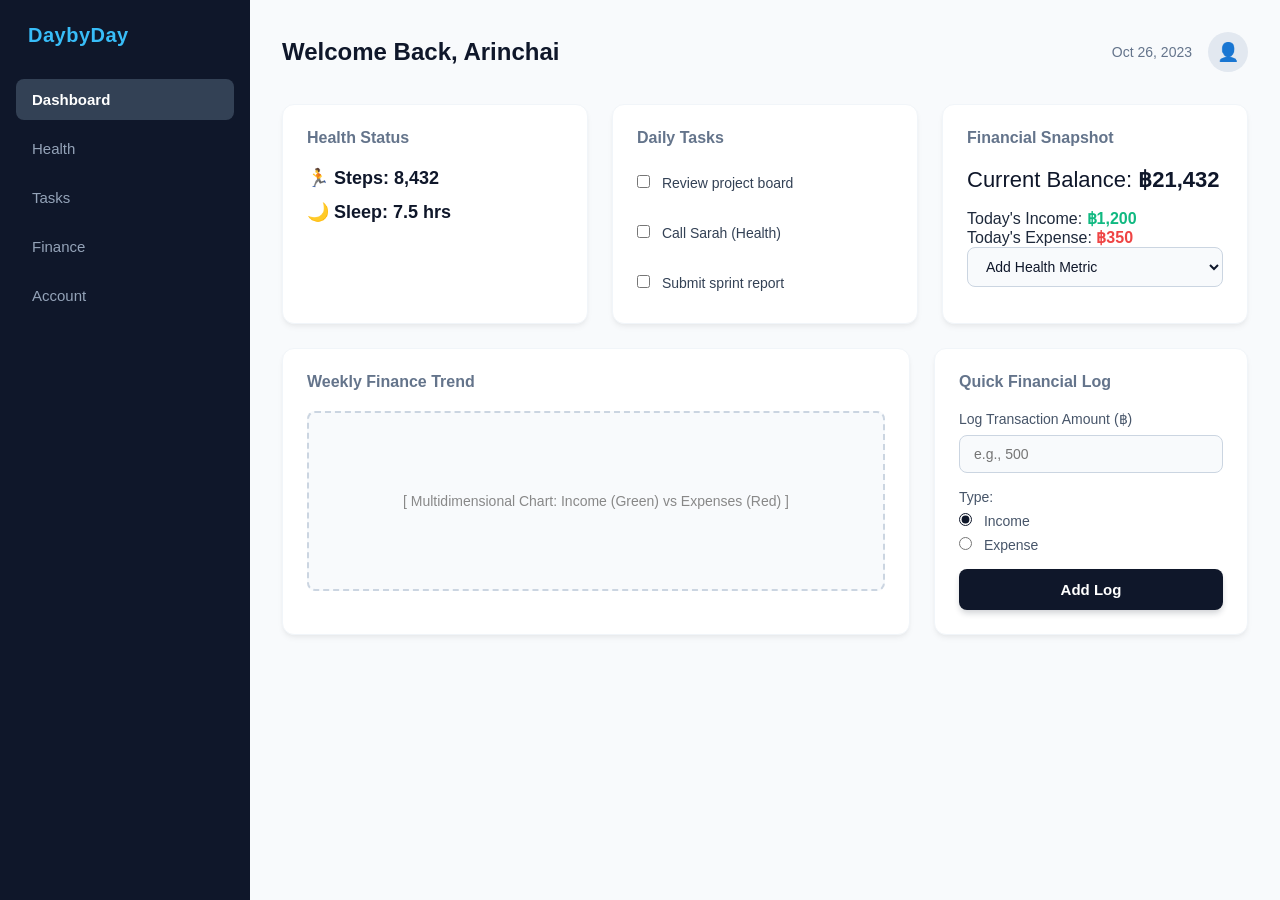
==== prototypes/sprint1/Arinchai_dashboard_prototype.html @ 685ff6e1 "feat(proto): implement life and finance dashboard mockup" ====
<!DOCTYPE html>
<html lang="en">
<head>
    <meta charset="UTF-8">
    <meta name="viewport" content="width=device-width, initial-scale=1.0">
    <title>Life & Finance Dashboard - Arinchai Feature</title>
    <link rel="stylesheet" href="Arinchai_dashboard_style.css">
</head>
<body>
    <div class="dashboard-wrapper">
        <!-- Sidebar Navigation -->
        <aside class="sidebar">
            <div class="logo">DaybyDay</div>
            <nav>
                <a href="#" class="active">Dashboard</a>
                <a href="#">Health</a>
                <a href="#">Tasks</a>
                <a href="#">Finance</a>
                <a href="#">Account</a>
            </nav>
        </aside>

        <!-- Main Content Area -->
        <main class="main-content">
            <!-- Main Header -->
            <header class="main-header">
                <h2>Welcome Back, Arinchai</h2>
                <div class="header-right">
                    <span class="date">Oct 26, 2023</span>
                    <div class="profile-icon">👤</div>
                </div>
            </header>

            <!-- Content Grid (Top Row) -->
            <div class="grid-container">
                <!-- Card 1: Health Status -->
                <div class="card health-card">
                    <h3>Health Status</h3>
                    <div class="metric">🏃 Steps: <span id="steps-val">8,432</span></div>
                    <div class="metric">🌙 Sleep: <span>7.5 hrs</span></div>
                </div>

                <!-- Card 2: Daily Tasks -->
                <div class="card tasks-card">
                    <h3>Daily Tasks</h3>
                    <label><input type="checkbox"> Review project board</label><br>
                    <label><input type="checkbox"> Call Sarah (Health)</label><br>
                    <label><input type="checkbox"> Submit sprint report</label>
                </div>

                <!-- Card 3: Financial Snapshot -->
                <div class="card finance-card">
                    <h3>Financial Snapshot</h3>
                    <div class="balance">Current Balance: <strong>฿21,432</strong></div>
                    <div class="income">Today's Income: <span class="text-green">฿1,200</span></div>
                    <div class="expense">Today's Expense: <span class="text-red">฿350</span></div>
                    <select class="metric-dropdown">
                        <option>Add Health Metric</option>
                    </select>
                </div>
            </div>

            <!-- Content Grid (Middle Row) -->
            <div class="grid-container middle-row">
                <!-- Card 4: Weekly Finance Trend -->
                <div class="card chart-card">
                    <h3>Weekly Finance Trend</h3>
                    <div class="chart-placeholder">
                        <div class="mock-line-income"></div>
                        <div class="mock-line-expense"></div>
                        <span style="color: #888; font-size: 14px;">[ Multidimensional Chart: Income (Green) vs Expenses (Red) ]</span>
                    </div>
                </div>

                <!-- Card 5: Quick Financial Log -->
                <div class="card log-card">
                    <h3>Quick Financial Log</h3>
                    <div class="form-group">
                        <label for="amount">Log Transaction Amount (฿)</label>
                        <input type="number" id="amount" placeholder="e.g., 500">
                    </div>
                    <div class="form-group">
                        <label>Type: </label>
                        <label><input type="radio" name="trans-type" value="income" checked> Income</label>
                        <label><input type="radio" name="trans-type" value="expense"> Expense</label>
                    </div>
                    <button id="add-log-btn" class="btn-primary">Add Log</button>
                </div>
            </div>
        </main>
    </div>

    <!-- Client-side Interactivity Script -->
    <script>
        document.getElementById('add-log-btn').addEventListener('click', function(e) {
            e.preventDefault();
            const amountInput = document.getElementById('amount').value;
            const typeInput = document.querySelector('input[name="trans-type"]:checked').value;

            if (!amountInput || isNaN(amountInput) || Number(amountInput) <= 0) {
                alert('Please enter a valid amount!');
                return;
            }

            alert(`Success! Logged ${typeInput} of ฿${amountInput} to your summary (This is a prototype)`);
            document.getElementById('amount').value = '';
        });
    </script>
</body>
</html>
---- prototypes/sprint1/Arinchai_dashboard_style.css ----
/* ==========================================================================
   1. Reset & Global Styles
   ========================================================================== */
   * {
    margin: 0;
    padding: 0;
    box-sizing: border-box;
    font-family: 'Inter', 'Segoe UI', Arial, sans-serif; /* Modern sans-serif family */
}

body {
    background-color: #f8fafc; /* Light gray background */
    color: #1e293b;
    min-height: 100vh;
}

/* ==========================================================================
   2. Main Layout (Flexbox Layout with Sidebar & Content)
   ========================================================================== */
.dashboard-wrapper {
    display: flex;
    min-height: 100vh;
    width: 100%;
}

/* ==========================================================================
   3. Sidebar Styling
   ========================================================================== */
.sidebar {
    width: 250px; /* Fixed 250px sidebar */
    background-color: #0f172a; /* Sleek dark color */
    color: #f1f5f9;
    padding: 24px 16px;
    display: flex;
    flex-direction: column;
    flex-shrink: 0;
}

.sidebar .logo {
    font-size: 20px;
    font-weight: 700;
    color: #38bdf8; /* Accent light blue */
    margin-bottom: 32px;
    padding-left: 12px;
    letter-spacing: 0.5px;
}

.sidebar nav {
    display: flex;
    flex-direction: column;
    gap: 8px;
}

.sidebar nav a {
    display: block;
    color: #94a3b8;
    text-decoration: none;
    padding: 12px 16px;
    border-radius: 8px;
    font-size: 15px;
    font-weight: 500;
    transition: all 0.2s ease;
}

/* Distinct hover states and active state */
.sidebar nav a:hover {
    background-color: #1e293b;
    color: #f8fafc;
}

.sidebar nav a.active {
    background-color: #334155;
    color: #ffffff;
    font-weight: 600;
}

/* Main Flexible Content Area */
.main-content {
    flex: 1;
    padding: 32px;
    overflow-y: auto;
}

/* ==========================================================================
   4. Header Styling
   ========================================================================== */
.main-header {
    display: flex;
    justify-content: space-between; /* Horizontally align layout components */
    align-items: center;
    margin-bottom: 32px;
}

.main-header h2 {
    font-size: 24px;
    font-weight: 700; /* Bold user greeting */
    color: #0f172a;
}

.header-right {
    display: flex;
    align-items: center;
    gap: 16px;
}

.header-right .date {
    font-size: 14px;
    color: #64748b;
    font-weight: 500;
}

/* Position the profile avatar to the right */
.header-right .profile-icon {
    width: 40px;
    height: 40px;
    background-color: #e2e8f0;
    border-radius: 50%;
    display: flex;
    align-items: center;
    justify-content: center;
    font-size: 18px;
    cursor: pointer;
}

/* ==========================================================================
   5. Dashboard Grid (CSS Grid Container Layout)
   ========================================================================== */
.grid-container {
    display: grid;
    grid-template-columns: repeat(3, 1fr); /* 3 Columns layout */
    gap: 24px; /* Clean responsive spacing */
    margin-bottom: 24px;
}

.grid-container.middle-row {
    grid-template-columns: 2fr 1fr; /* 2 Columns for chart and log cards */
}

/* ==========================================================================
   6. Card Components Style
   ========================================================================== */
.card {
    background-color: #ffffff; /* White soft background */
    border-radius: 12px; /* Smooth rounded corners */
    padding: 24px;
    box-shadow: 0 4px 6px -1px rgba(0, 0, 0, 0.05), 0 2px 4px -1px rgba(0, 0, 0, 0.03); /* Subtle modern box-shadow */
    border: 1px solid #f1f5f9;
}

.card h3 {
    font-size: 16px;
    font-weight: 600;
    color: #64748b;
    margin-bottom: 20px;
}

/* Specific inside element metrics */
.metric {
    font-size: 18px;
    font-weight: 600;
    color: #0f172a;
    margin-bottom: 12px;
}

.balance {
    font-size: 22px;
    color: #0f172a;
    margin-bottom: 16px;
}

/* ==========================================================================
   7. Typography & Status Colors (Semantic Colors)
   ========================================================================== */
.text-green {
    color: #10b981; /* Bright semantic green for Income */
    font-weight: 600;
}

.text-red {
    color: #ef4444; /* Alert red for Expenses */
    font-weight: 600;
}

/* Mock Chart Graphic Wrapper */
.chart-placeholder {
    height: 180px;
    background-color: #f8fafc;
    border: 2px dashed #cbd5e1;
    border-radius: 8px;
    display: flex;
    align-items: center;
    justify-content: center;
    text-align: center;
    padding: 16px;
}

/* ==========================================================================
   8. Forms & Inputs Style
   ========================================================================== */
.form-group {
    margin-bottom: 16px;
}

.form-group label {
    display: block;
    font-size: 14px;
    font-weight: 500;
    color: #475569;
    margin-bottom: 8px;
}

/* Style input fields and dropdown menus with consistent padding */
input[type="number"],
select.metric-dropdown {
    width: 100%;
    padding: 10px 14px;
    border: 1px solid #cbd5e1;
    border-radius: 8px;
    font-size: 14px;
    color: #0f172a;
    background-color: #f8fafc;
    outline: none;
    transition: border-color 0.2s ease;
}

input[type="number"]:focus,
select.metric-dropdown:focus {
    border-color: #38bdf8;
}

/* Transaction checkboxes/radios alignment */
.form-group label input[type="radio"],
.tasks-card label input[type="checkbox"] {
    margin-right: 8px;
    accent-color: #0f172a; /* Custom checkbox/radio fill tint */
    cursor: pointer;
}

.tasks-card label {
    display: block;
    padding: 8px 0;
    font-size: 14px;
    color: #334155;
    cursor: pointer;
}

/* ==========================================================================
   9. Action Button Design
   ========================================================================== */
.btn-primary {
    width: 100%; /* Full width */
    padding: 12px;
    background-color: #0f172a; /* Dark/colored background */
    color: #ffffff;
    border: none;
    border-radius: 8px;
    font-size: 15px;
    font-weight: 600; /* Bold */
    cursor: pointer;
    box-shadow: 0 4px 6px -1px rgba(15, 23, 42, 0.2);
    transition: all 0.2s cubic-bezier(0.4, 0, 0.2, 1);
}

/* Smooth scale or color change on hover effect */
.btn-primary:hover {
    background-color: #1e293b;
    transform: translateY(-1px); /* Slight lift up effect */
    box-shadow: 0 6px 8px -1px rgba(15, 23, 42, 0.3);
}

.btn-primary:active {
    transform: translateY(0); /* Return on click click */
}
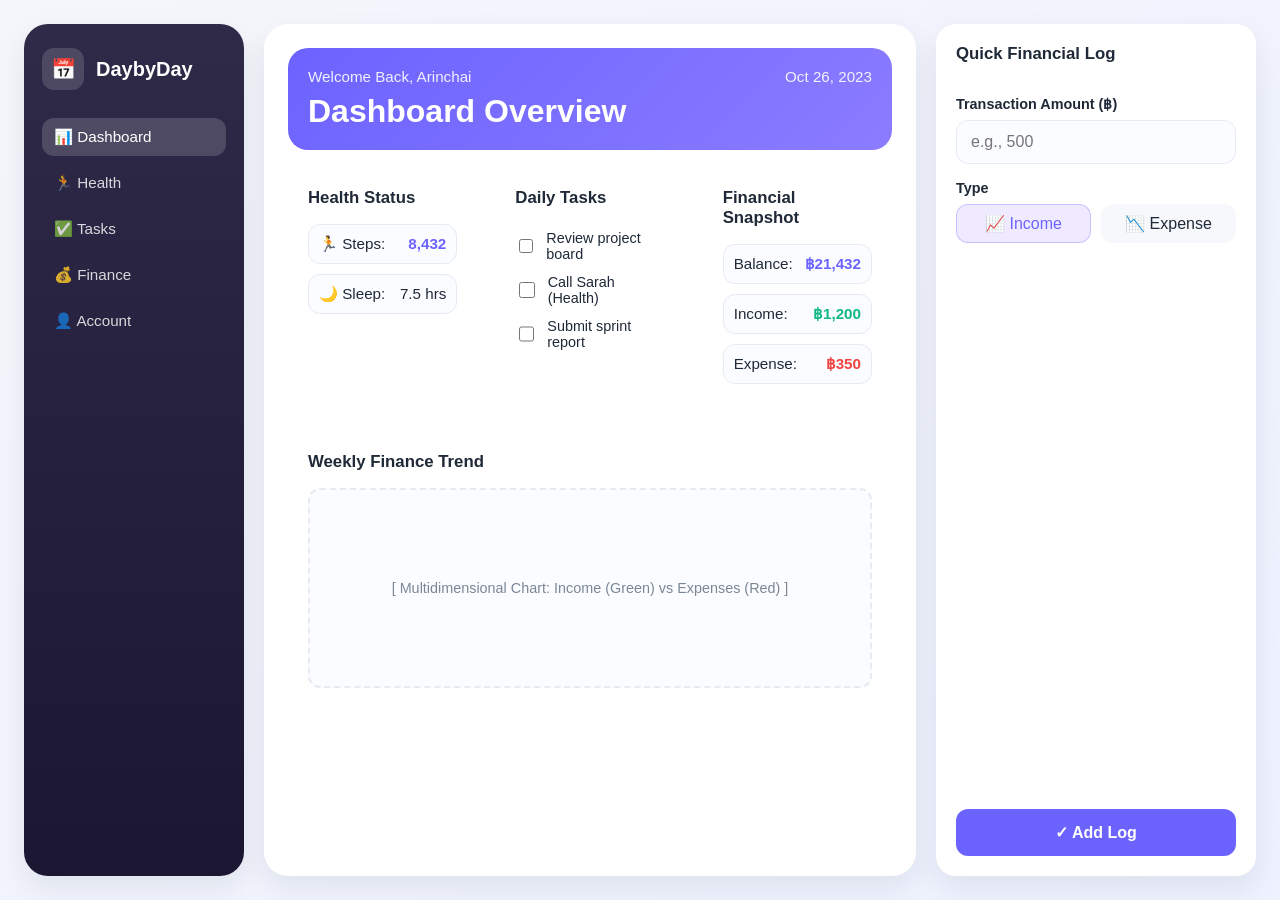
==== commit f6b04302: "ีupdate_dashbord" ====
--- a/prototypes/sprint1/Arinchai_dashboard_prototype.html
+++ b/prototypes/sprint1/Arinchai_dashboard_prototype.html
@@ -1,110 +1,137 @@
 <!DOCTYPE html>
 <html lang="en">
-<head>
-    <meta charset="UTF-8">
-    <meta name="viewport" content="width=device-width, initial-scale=1.0">
-    <title>Life & Finance Dashboard - Arinchai Feature</title>
-    <link rel="stylesheet" href="Arinchai_dashboard_style.css">
-</head>
-<body>
-    <div class="dashboard-wrapper">
-        <!-- Sidebar Navigation -->
-        <aside class="sidebar">
-            <div class="logo">DaybyDay</div>
-            <nav>
-                <a href="#" class="active">Dashboard</a>
-                <a href="#">Health</a>
-                <a href="#">Tasks</a>
-                <a href="#">Finance</a>
-                <a href="#">Account</a>
-            </nav>
-        </aside>
+  <head>
+    <meta charset="UTF-8" />
+    <meta name="viewport" content="width=device-width, initial-scale=1.0" />
+    <title>Life & Finance Dashboard - Arinchai</title>
+    <link rel="stylesheet" href="Arinchai_dashboard_style.css" />
+  </head>
+  <body>
+    <div class="app-shell">
+      
+      <!-- แถบเมนูด้านซ้าย (Left Sidebar) -->
+      <aside class="sidebar left-sidebar">
+        <div class="brand">
+          <div class="brand-icon">📅</div>
+          <div>
+            <h1>DaybyDay</h1>
+          </div>
+        </div>
 
-        <!-- Main Content Area -->
-        <main class="main-content">
-            <!-- Main Header -->
-            <header class="main-header">
-                <h2>Welcome Back, Arinchai</h2>
-                <div class="header-right">
-                    <span class="date">Oct 26, 2023</span>
-                    <div class="profile-icon">👤</div>
-                </div>
-            </header>
+        <nav class="nav-links">
+          <a class="nav-item active" href="#">📊 Dashboard</a>
+          <a class="nav-item" href="#">🏃 Health</a>
+          <a class="nav-item" href="#">✅ Tasks</a>
+          <a class="nav-item" href="#">💰 Finance</a>
+          <a class="nav-item" href="#">👤 Account</a>
+        </nav>
+      </aside>
 
-            <!-- Content Grid (Top Row) -->
-            <div class="grid-container">
-                <!-- Card 1: Health Status -->
-                <div class="card health-card">
-                    <h3>Health Status</h3>
-                    <div class="metric">🏃 Steps: <span id="steps-val">8,432</span></div>
-                    <div class="metric">🌙 Sleep: <span>7.5 hrs</span></div>
-                </div>
+      <!-- พื้นที่เนื้อหาหลัก (Main Panel) -->
+      <main class="main-panel">
+        
+        <!-- การ์ดส่วนหัว (Hero Card) -->
+        <section class="hero-card">
+          <div class="hero-top">
+            <p>Welcome Back, Arinchai</p>
+            <span>Oct 26, 2023</span>
+          </div>
+          <h2>Dashboard Overview</h2>
+        </section>
 
-                <!-- Card 2: Daily Tasks -->
-                <div class="card tasks-card">
-                    <h3>Daily Tasks</h3>
-                    <label><input type="checkbox"> Review project board</label><br>
-                    <label><input type="checkbox"> Call Sarah (Health)</label><br>
-                    <label><input type="checkbox"> Submit sprint report</label>
-                </div>
+        <!-- กริดแสดงผล 3 คอลัมน์ย่อย -->
+        <div class="grid-container">
+          
+          <!-- สถานะสุขภาพ -->
+          <section class="summary-card">
+            <div class="section-title">
+              <h3>Health Status</h3>
+            </div>
+            <div class="metric">🏃 Steps: <span class="text-accent">8,432</span></div>
+            <div class="metric">🌙 Sleep: <span>7.5 hrs</span></div>
+          </section>
 
-                <!-- Card 3: Financial Snapshot -->
-                <div class="card finance-card">
-                    <h3>Financial Snapshot</h3>
-                    <div class="balance">Current Balance: <strong>฿21,432</strong></div>
-                    <div class="income">Today's Income: <span class="text-green">฿1,200</span></div>
-                    <div class="expense">Today's Expense: <span class="text-red">฿350</span></div>
-                    <select class="metric-dropdown">
-                        <option>Add Health Metric</option>
-                    </select>
-                </div>
+          <!-- งานประจำวัน -->
+          <section class="summary-card">
+            <div class="section-title">
+              <h3>Daily Tasks</h3>
             </div>
+            <label class="task-label"><input type="checkbox"> Review project board</label>
+            <label class="task-label"><input type="checkbox"> Call Sarah (Health)</label>
+            <label class="task-label"><input type="checkbox"> Submit sprint report</label>
+          </section>
 
-            <!-- Content Grid (Middle Row) -->
-            <div class="grid-container middle-row">
-                <!-- Card 4: Weekly Finance Trend -->
-                <div class="card chart-card">
-                    <h3>Weekly Finance Trend</h3>
-                    <div class="chart-placeholder">
-                        <div class="mock-line-income"></div>
-                        <div class="mock-line-expense"></div>
-                        <span style="color: #888; font-size: 14px;">[ Multidimensional Chart: Income (Green) vs Expenses (Red) ]</span>
-                    </div>
-                </div>
+          <!-- สถานะการเงิน -->
+          <section class="summary-card">
+            <div class="section-title">
+              <h3>Financial Snapshot</h3>
+            </div>
+            <div class="metric">Balance: <strong class="text-accent">฿21,432</strong></div>
+            <div class="metric">Income: <span class="text-green">฿1,200</span></div>
+            <div class="metric">Expense: <span class="text-red">฿350</span></div>
+          </section>
+        </div>
 
-                <!-- Card 5: Quick Financial Log -->
-                <div class="card log-card">
-                    <h3>Quick Financial Log</h3>
-                    <div class="form-group">
-                        <label for="amount">Log Transaction Amount (฿)</label>
-                        <input type="number" id="amount" placeholder="e.g., 500">
-                    </div>
-                    <div class="form-group">
-                        <label>Type: </label>
-                        <label><input type="radio" name="trans-type" value="income" checked> Income</label>
-                        <label><input type="radio" name="trans-type" value="expense"> Expense</label>
-                    </div>
-                    <button id="add-log-btn" class="btn-primary">Add Log</button>
-                </div>
-            </div>
-        </main>
+        <!-- กราฟแนวโน้ม -->
+        <section class="summary-card">
+          <div class="section-title">
+            <h3>Weekly Finance Trend</h3>
+          </div>
+          <div class="chart-placeholder">
+            <span class="muted-text">[ Multidimensional Chart: Income (Green) vs Expenses (Red) ]</span>
+          </div>
+        </section>
+      </main>
+
+      <!-- แถบจัดการข้อมูลด้านขวา (Right Sidebar) -->
+      <aside class="sidebar right-sidebar">
+        <div class="section-title">
+          <h3>Quick Financial Log</h3>
+        </div>
+
+        <label class="field">
+          <span>Transaction Amount (฿)</span>
+          <input type="number" id="amount" placeholder="e.g., 500" />
+        </label>
+
+        <div class="category-section">
+          <span>Type</span>
+          <div class="category-grid">
+            <button class="chip active" onclick="selectType(this, 'income')">📈 Income</button>
+            <button class="chip" onclick="selectType(this, 'expense')">📉 Expense</button>
+          </div>
+          <input type="hidden" id="trans-type" value="income">
+        </div>
+
+        <div style="margin-top: auto; display: flex; flex-direction: column; gap: 10px;">
+          <button id="add-log-btn" class="primary-btn">✓ Add Log</button>
+        </div>
+      </aside>
+      
     </div>
 
-    <!-- Client-side Interactivity Script -->
     <script>
-        document.getElementById('add-log-btn').addEventListener('click', function(e) {
-            e.preventDefault();
-            const amountInput = document.getElementById('amount').value;
-            const typeInput = document.querySelector('input[name="trans-type"]:checked').value;
+      // ฟังก์ชันเปลี่ยนสีปุ่ม Type (Income/Expense)
+      function selectType(btn, type) {
+        document.querySelectorAll('.category-grid .chip').forEach(c => c.classList.remove('active'));
+        btn.classList.add('active');
+        document.getElementById('trans-type').value = type;
+      }
 
-            if (!amountInput || isNaN(amountInput) || Number(amountInput) <= 0) {
-                alert('Please enter a valid amount!');
-                return;
-            }
+      // ฟังก์ชันบันทึกข้อมูล
+      document.getElementById('add-log-btn').addEventListener('click', function(e) {
+        e.preventDefault();
+        const amountInput = document.getElementById('amount').value;
+        const typeInput = document.getElementById('trans-type').value;
 
-            alert(`Success! Logged ${typeInput} of ฿${amountInput} to your summary (This is a prototype)`);
-            document.getElementById('amount').value = '';
-        });
+        if (!amountInput || isNaN(amountInput) || Number(amountInput) <= 0) {
+          alert('Please enter a valid amount!');
+          return;
+        }
+
+        alert(`Success! Logged ${typeInput} of ฿${amountInput} to your summary`);
+        document.getElementById('amount').value = '';
+      });
     </script>
-</body>
+  </body>
 </html>
--- a/prototypes/sprint1/Arinchai_dashboard_style.css
+++ b/prototypes/sprint1/Arinchai_dashboard_style.css
@@ -1,273 +1,278 @@
-/* ==========================================================================
-   1. Reset & Global Styles
-   ========================================================================== */
-   * {
-    margin: 0;
-    padding: 0;
-    box-sizing: border-box;
-    font-family: 'Inter', 'Segoe UI', Arial, sans-serif; /* Modern sans-serif family */
+:root {
+  color-scheme: light;
+  --bg: #f4f6fb;
+  --panel: #ffffff;
+  --text: #1f2937;
+  --muted: #7b8794;
+  --accent: #6c63ff;
+  --accent-soft: #efeaff;
+  --danger: #ef4444;
+  --success: #10b981;
+  --border: #e6eaf2;
+}
+
+* {
+  box-sizing: border-box;
 }
 
 body {
-    background-color: #f8fafc; /* Light gray background */
-    color: #1e293b;
-    min-height: 100vh;
-}
-
-/* ==========================================================================
-   2. Main Layout (Flexbox Layout with Sidebar & Content)
-   ========================================================================== */
-.dashboard-wrapper {
-    display: flex;
-    min-height: 100vh;
-    width: 100%;
-}
-
-/* ==========================================================================
-   3. Sidebar Styling
-   ========================================================================== */
-.sidebar {
-    width: 250px; /* Fixed 250px sidebar */
-    background-color: #0f172a; /* Sleek dark color */
-    color: #f1f5f9;
-    padding: 24px 16px;
-    display: flex;
-    flex-direction: column;
-    flex-shrink: 0;
-}
-
-.sidebar .logo {
-    font-size: 20px;
-    font-weight: 700;
-    color: #38bdf8; /* Accent light blue */
-    margin-bottom: 32px;
-    padding-left: 12px;
-    letter-spacing: 0.5px;
-}
-
-.sidebar nav {
-    display: flex;
-    flex-direction: column;
-    gap: 8px;
-}
-
-.sidebar nav a {
-    display: block;
-    color: #94a3b8;
-    text-decoration: none;
-    padding: 12px 16px;
-    border-radius: 8px;
-    font-size: 15px;
-    font-weight: 500;
-    transition: all 0.2s ease;
-}
-
-/* Distinct hover states and active state */
-.sidebar nav a:hover {
-    background-color: #1e293b;
-    color: #f8fafc;
-}
-
-.sidebar nav a.active {
-    background-color: #334155;
-    color: #ffffff;
-    font-weight: 600;
-}
-
-/* Main Flexible Content Area */
-.main-content {
-    flex: 1;
-    padding: 32px;
-    overflow-y: auto;
-}
-
-/* ==========================================================================
-   4. Header Styling
-   ========================================================================== */
-.main-header {
-    display: flex;
-    justify-content: space-between; /* Horizontally align layout components */
-    align-items: center;
-    margin-bottom: 32px;
-}
-
-.main-header h2 {
-    font-size: 24px;
-    font-weight: 700; /* Bold user greeting */
-    color: #0f172a;
-}
-
-.header-right {
-    display: flex;
-    align-items: center;
-    gap: 16px;
-}
-
-.header-right .date {
-    font-size: 14px;
-    color: #64748b;
-    font-weight: 500;
-}
-
-/* Position the profile avatar to the right */
-.header-right .profile-icon {
-    width: 40px;
-    height: 40px;
-    background-color: #e2e8f0;
-    border-radius: 50%;
-    display: flex;
-    align-items: center;
-    justify-content: center;
-    font-size: 18px;
-    cursor: pointer;
-}
-
-/* ==========================================================================
-   5. Dashboard Grid (CSS Grid Container Layout)
-   ========================================================================== */
+  margin: 0;
+  font-family: "Segoe UI", Tahoma, Geneva, Verdana, sans-serif;
+  background: linear-gradient(135deg, #f4f6fb 0%, #eef2ff 100%);
+  color: var(--text);
+}
+
+button, input {
+  font: inherit;
+}
+
+/* 1. เค้าโครงหลัก 3 คอลัมน์แบบธีมแรก */
+.app-shell {
+  min-height: 100vh;
+  display: grid;
+  grid-template-columns: 220px 1fr 320px;
+  gap: 20px;
+  padding: 24px;
+}
+
+.sidebar, .main-panel {
+  background: var(--panel);
+  border-radius: 24px;
+  box-shadow: 0 12px 30px rgba(15, 23, 42, 0.08);
+}
+
+/* 2. เมนูด้านซ้าย (Left Sidebar) */
+.left-sidebar {
+  padding: 24px 18px;
+  background: linear-gradient(180deg, #2f2a48 0%, #1b1631 100%);
+  color: white;
+}
+
+.brand {
+  display: flex;
+  align-items: center;
+  gap: 12px;
+  margin-bottom: 28px;
+}
+
+.brand-icon {
+  width: 42px;
+  height: 42px;
+  display: grid;
+  place-items: center;
+  border-radius: 12px;
+  background: rgba(255, 255, 255, 0.15);
+  font-size: 20px;
+}
+
+.brand h1 {
+  margin: 0;
+  font-size: 1.25rem;
+}
+
+.nav-links {
+  display: flex;
+  flex-direction: column;
+  gap: 8px;
+}
+
+.nav-item {
+  color: rgba(255, 255, 255, 0.82);
+  text-decoration: none;
+  padding: 10px 12px;
+  border-radius: 12px;
+  transition: background 0.2s ease;
+  font-size: 0.95rem;
+}
+
+.nav-item:hover, .nav-item.active {
+  background: rgba(255, 255, 255, 0.16);
+  color: white;
+}
+
+/* 3. ส่วนเนื้อหาหลัก (Main Panel) */
+.main-panel {
+  padding: 24px;
+  display: flex;
+  flex-direction: column;
+  gap: 18px;
+}
+
+.hero-card, .summary-card, .right-sidebar {
+  background: var(--panel);
+  border-radius: 20px;
+  padding: 20px;
+}
+
+.hero-card {
+  background: linear-gradient(135deg, var(--accent) 0%, #8b7cff 100%);
+  color: white;
+}
+
+.hero-top {
+  display: flex;
+  justify-content: space-between;
+  align-items: center;
+  color: rgba(255, 255, 255, 0.9);
+  font-size: 0.95rem;
+  margin-bottom: 8px;
+}
+
+.hero-top p { margin: 0; }
+
+.hero-card h2 {
+  font-size: 2rem;
+  margin: 0;
+}
+
 .grid-container {
-    display: grid;
-    grid-template-columns: repeat(3, 1fr); /* 3 Columns layout */
-    gap: 24px; /* Clean responsive spacing */
-    margin-bottom: 24px;
-}
-
-.grid-container.middle-row {
-    grid-template-columns: 2fr 1fr; /* 2 Columns for chart and log cards */
-}
-
-/* ==========================================================================
-   6. Card Components Style
-   ========================================================================== */
-.card {
-    background-color: #ffffff; /* White soft background */
-    border-radius: 12px; /* Smooth rounded corners */
-    padding: 24px;
-    box-shadow: 0 4px 6px -1px rgba(0, 0, 0, 0.05), 0 2px 4px -1px rgba(0, 0, 0, 0.03); /* Subtle modern box-shadow */
-    border: 1px solid #f1f5f9;
-}
-
-.card h3 {
-    font-size: 16px;
-    font-weight: 600;
-    color: #64748b;
-    margin-bottom: 20px;
-}
-
-/* Specific inside element metrics */
+  display: grid;
+  grid-template-columns: repeat(3, minmax(0, 1fr));
+  gap: 18px;
+}
+
+.section-title {
+  display: flex;
+  justify-content: space-between;
+  align-items: center;
+  margin-bottom: 16px;
+}
+
+.section-title h3 {
+  margin: 0;
+  font-size: 1.05rem;
+  color: var(--text);
+}
+
 .metric {
-    font-size: 18px;
-    font-weight: 600;
-    color: #0f172a;
-    margin-bottom: 12px;
-}
-
-.balance {
-    font-size: 22px;
-    color: #0f172a;
-    margin-bottom: 16px;
-}
-
-/* ==========================================================================
-   7. Typography & Status Colors (Semantic Colors)
-   ========================================================================== */
-.text-green {
-    color: #10b981; /* Bright semantic green for Income */
-    font-weight: 600;
-}
-
-.text-red {
-    color: #ef4444; /* Alert red for Expenses */
-    font-weight: 600;
-}
-
-/* Mock Chart Graphic Wrapper */
+  font-size: 0.95rem;
+  margin-bottom: 10px;
+  padding: 10px;
+  background: #fbfcff;
+  border-radius: 12px;
+  border: 1px solid var(--border);
+  display: flex;
+  justify-content: space-between;
+}
+
+.text-accent { color: var(--accent); font-weight: bold; }
+.text-green { color: var(--success); font-weight: bold; }
+.text-red { color: var(--danger); font-weight: bold; }
+
+.task-label {
+  display: flex;
+  align-items: center;
+  gap: 10px;
+  padding: 6px 0;
+  font-size: 0.9rem;
+  cursor: pointer;
+}
+
+.task-label input[type="checkbox"] {
+  accent-color: var(--accent);
+  width: 16px;
+  height: 16px;
+  cursor: pointer;
+}
+
 .chart-placeholder {
-    height: 180px;
-    background-color: #f8fafc;
-    border: 2px dashed #cbd5e1;
-    border-radius: 8px;
-    display: flex;
-    align-items: center;
-    justify-content: center;
-    text-align: center;
-    padding: 16px;
-}
-
-/* ==========================================================================
-   8. Forms & Inputs Style
-   ========================================================================== */
-.form-group {
-    margin-bottom: 16px;
-}
-
-.form-group label {
-    display: block;
-    font-size: 14px;
-    font-weight: 500;
-    color: #475569;
-    margin-bottom: 8px;
-}
-
-/* Style input fields and dropdown menus with consistent padding */
-input[type="number"],
-select.metric-dropdown {
-    width: 100%;
-    padding: 10px 14px;
-    border: 1px solid #cbd5e1;
-    border-radius: 8px;
-    font-size: 14px;
-    color: #0f172a;
-    background-color: #f8fafc;
-    outline: none;
-    transition: border-color 0.2s ease;
-}
-
-input[type="number"]:focus,
-select.metric-dropdown:focus {
-    border-color: #38bdf8;
-}
-
-/* Transaction checkboxes/radios alignment */
-.form-group label input[type="radio"],
-.tasks-card label input[type="checkbox"] {
-    margin-right: 8px;
-    accent-color: #0f172a; /* Custom checkbox/radio fill tint */
-    cursor: pointer;
-}
-
-.tasks-card label {
-    display: block;
-    padding: 8px 0;
-    font-size: 14px;
-    color: #334155;
-    cursor: pointer;
-}
-
-/* ==========================================================================
-   9. Action Button Design
-   ========================================================================== */
-.btn-primary {
-    width: 100%; /* Full width */
-    padding: 12px;
-    background-color: #0f172a; /* Dark/colored background */
-    color: #ffffff;
-    border: none;
-    border-radius: 8px;
-    font-size: 15px;
-    font-weight: 600; /* Bold */
-    cursor: pointer;
-    box-shadow: 0 4px 6px -1px rgba(15, 23, 42, 0.2);
-    transition: all 0.2s cubic-bezier(0.4, 0, 0.2, 1);
-}
-
-/* Smooth scale or color change on hover effect */
-.btn-primary:hover {
-    background-color: #1e293b;
-    transform: translateY(-1px); /* Slight lift up effect */
-    box-shadow: 0 6px 8px -1px rgba(15, 23, 42, 0.3);
-}
-
-.btn-primary:active {
-    transform: translateY(0); /* Return on click click */
+  height: 200px;
+  background-color: #fbfcff;
+  border: 2px dashed var(--border);
+  border-radius: 12px;
+  display: flex;
+  align-items: center;
+  justify-content: center;
+  text-align: center;
+}
+
+.muted-text {
+  color: var(--muted);
+  font-size: 0.9rem;
+}
+
+/* 4. ฟอร์มด้านขวา (Right Sidebar) */
+.right-sidebar {
+  display: flex;
+  flex-direction: column;
+  gap: 16px;
+}
+
+.field span, .category-section span {
+  display: block;
+  font-size: 0.9rem;
+  font-weight: 600;
+  margin-bottom: 8px;
+}
+
+.field input {
+  width: 100%;
+  border: 1px solid var(--border);
+  border-radius: 12px;
+  padding: 12px 14px;
+  background: #fbfcff;
+}
+
+.field input:focus {
+  outline: none;
+  border-color: var(--accent);
+}
+
+.category-grid {
+  display: grid;
+  grid-template-columns: repeat(2, minmax(0, 1fr));
+  gap: 10px;
+}
+
+.chip {
+  padding: 10px 8px;
+  background: #f7f8fb;
+  color: var(--text);
+  border: none;
+  border-radius: 12px;
+  cursor: pointer;
+  transition: all 0.2s ease;
+  font-weight: 500;
+}
+
+.chip:hover {
+  transform: translateY(-2px);
+}
+
+.chip.active {
+  background: var(--accent-soft);
+  color: var(--accent);
+  box-shadow: inset 0 0 0 1px rgba(108, 99, 255, 0.3);
+}
+
+.primary-btn {
+  width: 100%;
+  background: var(--accent);
+  color: white;
+  padding: 14px 12px;
+  border: none;
+  border-radius: 12px;
+  cursor: pointer;
+  font-weight: bold;
+  transition: transform 0.15s ease, box-shadow 0.15s ease;
+}
+
+.primary-btn:hover {
+  transform: translateY(-2px);
+  box-shadow: 0 4px 12px rgba(108, 99, 255, 0.25);
+}
+
+/* 5. Responsive Design สำหรับหน้าจอขนาดเล็ก */
+@media (max-width: 1200px) {
+  .app-shell {
+    grid-template-columns: 1fr;
+  }
+  .left-sidebar { order: -1; }
+  .grid-container {
+    grid-template-columns: repeat(auto-fit, minmax(220px, 1fr));
+  }
+}
+@media (max-width: 640px) {
+  .app-shell { padding: 12px; gap: 12px; }
+  .grid-container { grid-template-columns: 1fr; }
 }
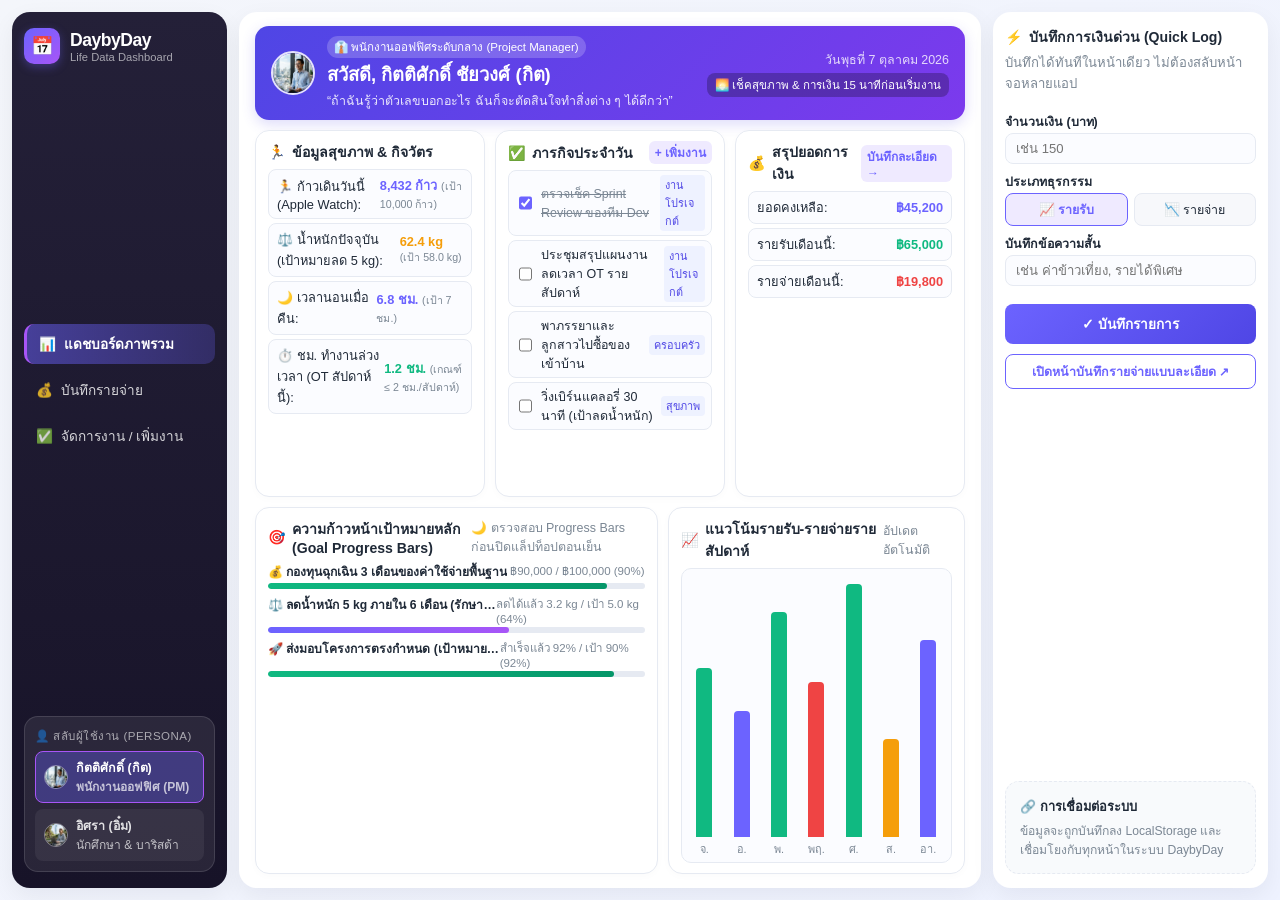
==== commit d85bc506: "feat(frontend): integrate prototypes across pages with Persona 1 and 2 support and full-screen dashb" ====
--- a/prototypes/sprint1/Arinchai_dashboard_prototype.html
+++ b/prototypes/sprint1/Arinchai_dashboard_prototype.html
@@ -1,9 +1,9 @@
 <!DOCTYPE html>
-<html lang="en">
+<html lang="th">
   <head>
     <meta charset="UTF-8" />
     <meta name="viewport" content="width=device-width, initial-scale=1.0" />
-    <title>Life & Finance Dashboard - Arinchai</title>
+    <title>DaybyDay - Life & Finance Dashboard</title>
     <link rel="stylesheet" href="Arinchai_dashboard_style.css" />
   </head>
   <body>
@@ -15,123 +15,200 @@
           <div class="brand-icon">📅</div>
           <div>
             <h1>DaybyDay</h1>
+            <p>Life Data Dashboard</p>
           </div>
         </div>
 
         <nav class="nav-links">
-          <a class="nav-item active" href="#">📊 Dashboard</a>
-          <a class="nav-item" href="#">🏃 Health</a>
-          <a class="nav-item" href="#">✅ Tasks</a>
-          <a class="nav-item" href="#">💰 Finance</a>
-          <a class="nav-item" href="#">👤 Account</a>
+          <a class="nav-item active" href="Arinchai_dashboard_prototype.html">
+            <span>📊</span> แดชบอร์ดภาพรวม
+          </a>
+          <a class="nav-item" href="Thanapat_RecordExpenses_prototype.html">
+            <span>💰</span> บันทึกรายจ่าย
+          </a>
+          <a class="nav-item" href="Salintip_AddTask_prototype.html">
+            <span>✅</span> จัดการงาน / เพิ่มงาน
+          </a>
         </nav>
+
+        <!-- Persona Switcher ตามข้อกำหนดของลูกค้า (Persona 1 & Persona 2) -->
+        <div class="persona-switcher-box">
+          <div class="persona-title">
+            <span>👤 สลับผู้ใช้งาน (Persona)</span>
+          </div>
+          <div class="persona-btn-group">
+            <button class="persona-pill-btn active" id="btn-persona-1" data-persona="persona1">
+              <img src="img/Image%20(1).jpg" alt="กิตติศักดิ์" class="persona-pill-img" onerror="this.src='https://images.unsplash.com/photo-1534528741775-53994a69daeb?w=100&auto=format&fit=crop&q=80'">
+              <div>
+                <strong style="display:block;">กิตติศักดิ์ (กิต)</strong>
+                <span style="font-size:0.75rem; color:rgba(255,255,255,0.7);">พนักงานออฟฟิศ (PM)</span>
+              </div>
+            </button>
+            <button class="persona-pill-btn" id="btn-persona-2" data-persona="persona2">
+              <img src="img/Image.jpg" alt="อิศรา" class="persona-pill-img" onerror="this.src='https://images.unsplash.com/photo-1517841905240-472988babdf9?w=100&auto=format&fit=crop&q=80'">
+              <div>
+                <strong style="display:block;">อิศรา (อิ๋ม)</strong>
+                <span style="font-size:0.75rem; color:rgba(255,255,255,0.7);">นักศึกษา & บาริสต้า</span>
+              </div>
+            </button>
+          </div>
+        </div>
       </aside>
 
       <!-- พื้นที่เนื้อหาหลัก (Main Panel) -->
       <main class="main-panel">
         
-        <!-- การ์ดส่วนหัว (Hero Card) -->
-        <section class="hero-card">
-          <div class="hero-top">
-            <p>Welcome Back, Arinchai</p>
-            <span>Oct 26, 2023</span>
-          </div>
-          <h2>Dashboard Overview</h2>
+        <!-- การ์ดส่วนหัว (Hero Card Dynamic ตาม Persona) -->
+        <section class="hero-card" id="hero-card">
+          <div class="hero-left">
+            <img src="img/Image%20(1).jpg" alt="Avatar" class="hero-avatar" id="hero-avatar" onerror="this.src='https://images.unsplash.com/photo-1534528741775-53994a69daeb?w=150&auto=format&fit=crop&q=80'">
+            <div class="hero-info">
+              <span class="hero-role-tag" id="hero-role-tag">👔 พนักงานออฟฟิศระดับกลาง (Project Manager)</span>
+              <h2 id="hero-name">สวัสดีตอนเช้า, กิตติศักดิ์ ชัยวงศ์</h2>
+              <p class="hero-sub" id="hero-sub">“ถ้าฉันรู้ว่าตัวเลขบอกอะไร ฉันก็จะตัดสินใจทำสิ่งต่าง ๆ ได้ดีกว่า”</p>
+            </div>
+          </div>
+          <div class="hero-right">
+            <span class="hero-date" id="hero-date">วันพุธที่ 7 ตุลาคม 2026</span>
+            <div class="routine-badge" id="hero-routine">🌅 เช็คสุขภาพ & การเงิน 15 นาทีก่อนเริ่มงาน</div>
+          </div>
         </section>
 
         <!-- กริดแสดงผล 3 คอลัมน์ย่อย -->
         <div class="grid-container">
           
-          <!-- สถานะสุขภาพ -->
-          <section class="summary-card">
-            <div class="section-title">
-              <h3>Health Status</h3>
-            </div>
-            <div class="metric">🏃 Steps: <span class="text-accent">8,432</span></div>
-            <div class="metric">🌙 Sleep: <span>7.5 hrs</span></div>
-          </section>
-
-          <!-- งานประจำวัน -->
-          <section class="summary-card">
-            <div class="section-title">
-              <h3>Daily Tasks</h3>
-            </div>
-            <label class="task-label"><input type="checkbox"> Review project board</label>
-            <label class="task-label"><input type="checkbox"> Call Sarah (Health)</label>
-            <label class="task-label"><input type="checkbox"> Submit sprint report</label>
-          </section>
-
-          <!-- สถานะการเงิน -->
-          <section class="summary-card">
-            <div class="section-title">
-              <h3>Financial Snapshot</h3>
-            </div>
-            <div class="metric">Balance: <strong class="text-accent">฿21,432</strong></div>
-            <div class="metric">Income: <span class="text-green">฿1,200</span></div>
-            <div class="metric">Expense: <span class="text-red">฿350</span></div>
-          </section>
-        </div>
-
-        <!-- กราฟแนวโน้ม -->
-        <section class="summary-card">
-          <div class="section-title">
-            <h3>Weekly Finance Trend</h3>
-          </div>
-          <div class="chart-placeholder">
-            <span class="muted-text">[ Multidimensional Chart: Income (Green) vs Expenses (Red) ]</span>
-          </div>
-        </section>
+          <!-- 1. สถานะสุขภาพและเป้าหมายชีวิต -->
+          <section class="summary-card">
+            <div class="section-title">
+              <h3><span>🏃</span> ข้อมูลสุขภาพ & กิจวัตร</h3>
+            </div>
+            <div id="health-metrics">
+              <!-- Render by JS -->
+            </div>
+          </section>
+
+          <!-- 2. งานประจำวัน (Daily Tasks) เชื่อมโยงกับ Salintip_AddTask -->
+          <section class="summary-card">
+            <div class="section-title">
+              <h3><span>✅</span> ภารกิจประจำวัน</h3>
+              <a href="Salintip_AddTask_prototype.html" class="action-link-btn">+ เพิ่มงาน</a>
+            </div>
+            <div class="task-list" id="task-list">
+              <!-- Render by JS -->
+            </div>
+          </section>
+
+          <!-- 3. สถานะการเงินภาพรวม เชื่อมโยงกับ Thanapat_RecordExpenses -->
+          <section class="summary-card">
+            <div class="section-title">
+              <h3><span>💰</span> สรุปยอดการเงิน</h3>
+              <a href="Thanapat_RecordExpenses_prototype.html" class="action-link-btn">บันทึกละเอียด →</a>
+            </div>
+            <div class="metric">ยอดคงเหลือ: <strong class="text-accent" id="metric-balance">฿45,200</strong></div>
+            <div class="metric">รายรับเดือนนี้: <span class="text-green" id="metric-income">฿65,000</span></div>
+            <div class="metric">รายจ่ายเดือนนี้: <span class="text-red" id="metric-expense">฿19,800</span></div>
+          </section>
+        </div>
+
+        <!-- แถวด้านล่าง: ความก้าวหน้าเป้าหมาย + กราฟแนวโน้มแบบ Side-by-Side ไม่ต้องเลื่อนจอ -->
+        <div class="bottom-grid-container">
+          <!-- ความคืบหน้าเป้าหมายระยะยาว (Goals Progress Bar ตามที่ Persona 1 และ 2 ต้องการ) -->
+          <section class="summary-card">
+            <div class="section-title">
+              <h3><span>🎯</span> ความก้าวหน้าเป้าหมายหลัก (Goal Progress Bars)</h3>
+              <span style="font-size: 0.78rem; color: var(--muted);" id="goals-subtitle">ตรวจสอบก่อนปิดแล็ปท็อป</span>
+            </div>
+            <div id="goals-container">
+              <!-- Render by JS -->
+            </div>
+          </section>
+
+          <!-- กราฟแนวโน้มการเงินและข้อมูลรายสัปดาห์ -->
+          <section class="summary-card">
+            <div class="section-title">
+              <h3><span>📈</span> แนวโน้มรายรับ-รายจ่ายรายสัปดาห์</h3>
+              <span style="font-size: 0.78rem; color: var(--muted);">อัปเดตอัตโนมัติ</span>
+            </div>
+            <div class="chart-container">
+              <div class="chart-bar-col">
+                <div class="chart-bar" style="height: 60%; background: #10b981;"></div>
+                <span class="chart-label">จ.</span>
+              </div>
+              <div class="chart-bar-col">
+                <div class="chart-bar" style="height: 45%; background: #6c63ff;"></div>
+                <span class="chart-label">อ.</span>
+              </div>
+              <div class="chart-bar-col">
+                <div class="chart-bar" style="height: 80%; background: #10b981;"></div>
+                <span class="chart-label">พ.</span>
+              </div>
+              <div class="chart-bar-col">
+                <div class="chart-bar" style="height: 55%; background: #ef4444;"></div>
+                <span class="chart-label">พฤ.</span>
+              </div>
+              <div class="chart-bar-col">
+                <div class="chart-bar" style="height: 90%; background: #10b981;"></div>
+                <span class="chart-label">ศ.</span>
+              </div>
+              <div class="chart-bar-col">
+                <div class="chart-bar" style="height: 35%; background: #f59e0b;"></div>
+                <span class="chart-label">ส.</span>
+              </div>
+              <div class="chart-bar-col">
+                <div class="chart-bar" style="height: 70%; background: #6c63ff;"></div>
+                <span class="chart-label">อา.</span>
+              </div>
+            </div>
+          </section>
+        </div>
       </main>
 
-      <!-- แถบจัดการข้อมูลด้านขวา (Right Sidebar) -->
+      <!-- แถบจัดการข้อมูลด่วนด้านขวา (Right Sidebar) -->
       <aside class="sidebar right-sidebar">
         <div class="section-title">
-          <h3>Quick Financial Log</h3>
-        </div>
+          <h3><span>⚡</span> บันทึกการเงินด่วน (Quick Log)</h3>
+        </div>
+        <p style="font-size: 0.82rem; color: var(--muted); margin: -6px 0 10px 0;">
+          บันทึกได้ทันทีในหน้าเดียว ไม่ต้องสลับหน้าจอหลายแอป
+        </p>
 
         <label class="field">
-          <span>Transaction Amount (฿)</span>
-          <input type="number" id="amount" placeholder="e.g., 500" />
+          <span>จำนวนเงิน (บาท)</span>
+          <input type="number" id="amount" placeholder="เช่น 150" />
         </label>
 
         <div class="category-section">
-          <span>Type</span>
+          <span>ประเภทธุรกรรม</span>
           <div class="category-grid">
-            <button class="chip active" onclick="selectType(this, 'income')">📈 Income</button>
-            <button class="chip" onclick="selectType(this, 'expense')">📉 Expense</button>
+            <button class="chip active" type="button" data-type="income">📈 รายรับ</button>
+            <button class="chip" type="button" data-type="expense">📉 รายจ่าย</button>
           </div>
           <input type="hidden" id="trans-type" value="income">
         </div>
 
-        <div style="margin-top: auto; display: flex; flex-direction: column; gap: 10px;">
-          <button id="add-log-btn" class="primary-btn">✓ Add Log</button>
+        <label class="field">
+          <span>บันทึกข้อความสั้น</span>
+          <input type="text" id="log-note" placeholder="เช่น ค่าข้าวเที่ยง, รายได้พิเศษ" />
+        </label>
+
+        <div style="margin-top: 10px; display: flex; flex-direction: column; gap: 10px;">
+          <button id="add-log-btn" class="primary-btn">✓ บันทึกรายการ</button>
+          <a href="Thanapat_RecordExpenses_prototype.html" class="outline-btn">
+            เปิดหน้าบันทึกรายจ่ายแบบละเอียด ↗
+          </a>
+        </div>
+
+        <div style="margin-top: auto; padding: 14px; background: #f8fafc; border-radius: 14px; border: 1px dashed var(--border);">
+          <span style="font-size: 0.8rem; font-weight: 600; color: var(--text); display: block; margin-bottom: 4px;">🔗 การเชื่อมต่อระบบ</span>
+          <p style="font-size: 0.76rem; color: var(--muted); margin: 0;">
+            ข้อมูลจะถูกบันทึกลง LocalStorage และเชื่อมโยงกับทุกหน้าในระบบ DaybyDay
+          </p>
         </div>
       </aside>
       
     </div>
 
-    <script>
-      // ฟังก์ชันเปลี่ยนสีปุ่ม Type (Income/Expense)
-      function selectType(btn, type) {
-        document.querySelectorAll('.category-grid .chip').forEach(c => c.classList.remove('active'));
-        btn.classList.add('active');
-        document.getElementById('trans-type').value = type;
-      }
-
-      // ฟังก์ชันบันทึกข้อมูล
-      document.getElementById('add-log-btn').addEventListener('click', function(e) {
-        e.preventDefault();
-        const amountInput = document.getElementById('amount').value;
-        const typeInput = document.getElementById('trans-type').value;
-
-        if (!amountInput || isNaN(amountInput) || Number(amountInput) <= 0) {
-          alert('Please enter a valid amount!');
-          return;
-        }
-
-        alert(`Success! Logged ${typeInput} of ฿${amountInput} to your summary`);
-        document.getElementById('amount').value = '';
-      });
-    </script>
+    <!-- เชื่อมต่อไฟล์ JavaScript -->
+    <script src="Arinchai_dashboard.js"></script>
   </body>
 </html>
--- a/prototypes/sprint1/Arinchai_dashboard_style.css
+++ b/prototypes/sprint1/Arinchai_dashboard_style.css
@@ -8,6 +8,7 @@
   --accent-soft: #efeaff;
   --danger: #ef4444;
   --success: #10b981;
+  --warning: #f59e0b;
   --border: #e6eaf2;
 }
 
@@ -15,205 +16,485 @@
   box-sizing: border-box;
 }
 
-body {
+html, body {
+  height: 100%;
   margin: 0;
+  padding: 0;
+  overflow: hidden; /* ไม่ต้องเลื่อนจอ (No vertical scroll) */
   font-family: "Segoe UI", Tahoma, Geneva, Verdana, sans-serif;
   background: linear-gradient(135deg, #f4f6fb 0%, #eef2ff 100%);
   color: var(--text);
 }
 
-button, input {
+button, input, select, textarea {
   font: inherit;
 }
 
-/* 1. เค้าโครงหลัก 3 คอลัมน์แบบธีมแรก */
+/* 1. เค้าโครงหลักพอดี 100vh เต็มหน้าจอปกติ */
 .app-shell {
-  min-height: 100vh;
+  height: 100vh;
+  max-height: 100vh;
   display: grid;
-  grid-template-columns: 220px 1fr 320px;
-  gap: 20px;
-  padding: 24px;
+  grid-template-columns: 215px 1fr 275px;
+  gap: 12px;
+  padding: 12px;
+  box-sizing: border-box;
+  overflow: hidden;
 }
 
 .sidebar, .main-panel {
   background: var(--panel);
-  border-radius: 24px;
-  box-shadow: 0 12px 30px rgba(15, 23, 42, 0.08);
+  border-radius: 18px;
+  box-shadow: 0 8px 24px rgba(15, 23, 42, 0.06);
+  height: 100%;
+  box-sizing: border-box;
+  overflow: hidden;
 }
 
 /* 2. เมนูด้านซ้าย (Left Sidebar) */
 .left-sidebar {
-  padding: 24px 18px;
-  background: linear-gradient(180deg, #2f2a48 0%, #1b1631 100%);
+  padding: 16px 12px;
+  background: linear-gradient(180deg, #242038 0%, #171328 100%);
   color: white;
+  display: flex;
+  flex-direction: column;
+  justify-content: space-between;
 }
 
 .brand {
   display: flex;
   align-items: center;
-  gap: 12px;
-  margin-bottom: 28px;
+  gap: 10px;
+  margin-bottom: 14px;
 }
 
 .brand-icon {
-  width: 42px;
-  height: 42px;
+  width: 36px;
+  height: 36px;
   display: grid;
   place-items: center;
-  border-radius: 12px;
-  background: rgba(255, 255, 255, 0.15);
-  font-size: 20px;
+  border-radius: 10px;
+  background: linear-gradient(135deg, #6c63ff 0%, #a855f7 100%);
+  font-size: 18px;
+  box-shadow: 0 3px 10px rgba(108, 99, 255, 0.35);
 }
 
 .brand h1 {
   margin: 0;
-  font-size: 1.25rem;
+  font-size: 1.1rem;
+  letter-spacing: -0.5px;
+}
+
+.brand p {
+  margin: 0;
+  font-size: 0.7rem;
+  color: rgba(255, 255, 255, 0.6);
 }
 
 .nav-links {
   display: flex;
   flex-direction: column;
-  gap: 8px;
+  gap: 6px;
+  margin-bottom: 14px;
 }
 
 .nav-item {
   color: rgba(255, 255, 255, 0.82);
   text-decoration: none;
-  padding: 10px 12px;
-  border-radius: 12px;
-  transition: background 0.2s ease;
-  font-size: 0.95rem;
-}
-
-.nav-item:hover, .nav-item.active {
-  background: rgba(255, 255, 255, 0.16);
+  padding: 9px 12px;
+  border-radius: 10px;
+  transition: all 0.15s ease;
+  font-size: 0.85rem;
+  display: flex;
+  align-items: center;
+  gap: 8px;
+}
+
+.nav-item:hover {
+  background: rgba(255, 255, 255, 0.12);
   color: white;
+  transform: translateX(2px);
+}
+
+.nav-item.active {
+  background: linear-gradient(90deg, rgba(108, 99, 255, 0.5) 0%, rgba(108, 99, 255, 0.25) 100%);
+  color: #ffffff;
+  font-weight: 600;
+  border-left: 3px solid #a855f7;
+}
+
+/* Persona Switcher Box */
+.persona-switcher-box {
+  background: rgba(255, 255, 255, 0.08);
+  border: 1px solid rgba(255, 255, 255, 0.12);
+  border-radius: 14px;
+  padding: 10px;
+}
+
+.persona-title {
+  font-size: 0.72rem;
+  text-transform: uppercase;
+  letter-spacing: 0.5px;
+  color: rgba(255, 255, 255, 0.6);
+  margin-bottom: 6px;
+  display: flex;
+  justify-content: space-between;
+  align-items: center;
+}
+
+.persona-btn-group {
+  display: flex;
+  flex-direction: column;
+  gap: 6px;
+}
+
+.persona-pill-btn {
+  background: rgba(255, 255, 255, 0.06);
+  border: 1px solid transparent;
+  color: rgba(255, 255, 255, 0.85);
+  padding: 6px 8px;
+  border-radius: 8px;
+  cursor: pointer;
+  display: flex;
+  align-items: center;
+  gap: 8px;
+  text-align: left;
+  transition: all 0.15s ease;
+  font-size: 0.78rem;
+}
+
+.persona-pill-btn:hover {
+  background: rgba(255, 255, 255, 0.14);
+}
+
+.persona-pill-btn.active {
+  background: rgba(108, 99, 255, 0.35);
+  border-color: #a855f7;
+  color: #ffffff;
+  font-weight: 600;
+}
+
+.persona-pill-img {
+  width: 24px;
+  height: 24px;
+  border-radius: 50%;
+  object-fit: cover;
+  border: 1.5px solid rgba(255, 255, 255, 0.4);
 }
 
 /* 3. ส่วนเนื้อหาหลัก (Main Panel) */
 .main-panel {
-  padding: 24px;
-  display: flex;
-  flex-direction: column;
-  gap: 18px;
-}
-
-.hero-card, .summary-card, .right-sidebar {
-  background: var(--panel);
-  border-radius: 20px;
-  padding: 20px;
-}
-
+  padding: 14px 16px;
+  display: flex;
+  flex-direction: column;
+  gap: 10px;
+  justify-content: space-between;
+  overflow: hidden;
+}
+
+/* Hero Card - Compact */
 .hero-card {
-  background: linear-gradient(135deg, var(--accent) 0%, #8b7cff 100%);
+  background: linear-gradient(135deg, #4f46e5 0%, #7c3aed 100%);
   color: white;
-}
-
-.hero-top {
-  display: flex;
-  justify-content: space-between;
-  align-items: center;
-  color: rgba(255, 255, 255, 0.9);
-  font-size: 0.95rem;
-  margin-bottom: 8px;
-}
-
-.hero-top p { margin: 0; }
-
-.hero-card h2 {
-  font-size: 2rem;
+  border-radius: 14px;
+  padding: 10px 16px;
+  display: flex;
+  justify-content: space-between;
+  align-items: center;
+  box-shadow: 0 4px 14px rgba(79, 70, 229, 0.2);
+  flex-shrink: 0;
+}
+
+.hero-left {
+  display: flex;
+  align-items: center;
+  gap: 12px;
+}
+
+.hero-avatar {
+  width: 44px;
+  height: 44px;
+  border-radius: 50%;
+  object-fit: cover;
+  border: 2px solid rgba(255, 255, 255, 0.85);
+}
+
+.hero-info h2 {
+  font-size: 1.15rem;
+  margin: 0 0 2px 0;
+}
+
+.hero-role-tag {
+  display: inline-block;
+  background: rgba(255, 255, 255, 0.2);
+  padding: 2px 7px;
+  border-radius: 12px;
+  font-size: 0.72rem;
+  margin-bottom: 2px;
+}
+
+.hero-sub {
   margin: 0;
-}
-
+  font-size: 0.78rem;
+  color: rgba(255, 255, 255, 0.88);
+}
+
+.hero-right {
+  text-align: right;
+  display: flex;
+  flex-direction: column;
+  gap: 4px;
+}
+
+.hero-date {
+  font-size: 0.78rem;
+  color: rgba(255, 255, 255, 0.8);
+}
+
+.routine-badge {
+  background: rgba(0, 0, 0, 0.25);
+  padding: 3px 8px;
+  border-radius: 8px;
+  font-size: 0.72rem;
+  display: inline-block;
+}
+
+/* กริดสรุป 3 กล่องกลาง */
 .grid-container {
   display: grid;
   grid-template-columns: repeat(3, minmax(0, 1fr));
-  gap: 18px;
+  gap: 10px;
+  flex: 1;
+  min-height: 0;
+}
+
+/* กริดแถวล่าง: เป้าหมาย + กราฟ แบบ Side by Side */
+.bottom-grid-container {
+  display: grid;
+  grid-template-columns: 1.15fr 0.85fr;
+  gap: 10px;
+  flex: 1;
+  min-height: 0;
+}
+
+.summary-card {
+  background: var(--panel);
+  border-radius: 14px;
+  padding: 10px 12px;
+  border: 1px solid var(--border);
+  box-shadow: 0 2px 8px rgba(15, 23, 42, 0.02);
+  display: flex;
+  flex-direction: column;
+  justify-content: flex-start;
+  overflow: hidden;
 }
 
 .section-title {
   display: flex;
   justify-content: space-between;
   align-items: center;
-  margin-bottom: 16px;
+  margin-bottom: 6px;
+  flex-shrink: 0;
 }
 
 .section-title h3 {
   margin: 0;
-  font-size: 1.05rem;
+  font-size: 0.88rem;
   color: var(--text);
+  display: flex;
+  align-items: center;
+  gap: 6px;
+}
+
+.action-link-btn {
+  font-size: 0.75rem;
+  color: var(--accent);
+  text-decoration: none;
+  font-weight: 600;
+  padding: 2px 6px;
+  border-radius: 6px;
+  background: var(--accent-soft);
+  transition: all 0.15s ease;
+  display: inline-flex;
+  align-items: center;
+  gap: 3px;
+}
+
+.action-link-btn:hover {
+  background: #ded7fe;
 }
 
 .metric {
-  font-size: 0.95rem;
-  margin-bottom: 10px;
-  padding: 10px;
+  font-size: 0.8rem;
+  margin-bottom: 4px;
+  padding: 5px 8px;
   background: #fbfcff;
-  border-radius: 12px;
+  border-radius: 8px;
   border: 1px solid var(--border);
   display: flex;
   justify-content: space-between;
+  align-items: center;
 }
 
 .text-accent { color: var(--accent); font-weight: bold; }
 .text-green { color: var(--success); font-weight: bold; }
 .text-red { color: var(--danger); font-weight: bold; }
+.text-amber { color: var(--warning); font-weight: bold; }
+
+.task-list {
+  display: flex;
+  flex-direction: column;
+  gap: 4px;
+  overflow-y: auto;
+  flex: 1;
+  min-height: 0;
+}
 
 .task-label {
   display: flex;
   align-items: center;
-  gap: 10px;
-  padding: 6px 0;
-  font-size: 0.9rem;
+  gap: 6px;
+  padding: 4px 6px;
+  font-size: 0.78rem;
   cursor: pointer;
+  background: #fbfcff;
+  border: 1px solid var(--border);
+  border-radius: 8px;
+  transition: background 0.15s ease;
+}
+
+.task-label:hover {
+  background: #f3f5fa;
 }
 
 .task-label input[type="checkbox"] {
   accent-color: var(--accent);
+  width: 14px;
+  height: 14px;
+  cursor: pointer;
+}
+
+.task-badge {
+  font-size: 0.68rem;
+  padding: 1px 5px;
+  border-radius: 4px;
+  background: #eef2ff;
+  color: #4f46e5;
+  margin-left: auto;
+}
+
+/* Goal Progress Bar Section */
+.goal-progress-item {
+  margin-bottom: 6px;
+}
+
+.goal-info {
+  display: flex;
+  justify-content: space-between;
+  font-size: 0.76rem;
+  margin-bottom: 2px;
+}
+
+.goal-title {
+  font-weight: 600;
+  color: var(--text);
+  white-space: nowrap;
+  overflow: hidden;
+  text-overflow: ellipsis;
+  max-width: 70%;
+}
+
+.goal-value {
+  color: var(--muted);
+  font-size: 0.72rem;
+}
+
+.progress-track {
+  width: 100%;
+  height: 6px;
+  background: #e6eaf2;
+  border-radius: 10px;
+  overflow: hidden;
+}
+
+.progress-fill {
+  height: 100%;
+  border-radius: 10px;
+  transition: width 0.3s ease;
+}
+
+.fill-accent { background: linear-gradient(90deg, #6c63ff, #a855f7); }
+.fill-green { background: linear-gradient(90deg, #10b981, #059669); }
+.fill-amber { background: linear-gradient(90deg, #f59e0b, #d97706); }
+
+/* Chart Section */
+.chart-container {
+  flex: 1;
+  min-height: 65px;
+  background: #fbfcff;
+  border: 1px solid var(--border);
+  border-radius: 10px;
+  display: flex;
+  align-items: flex-end;
+  justify-content: space-around;
+  padding: 8px 6px 4px;
+  gap: 4px;
+}
+
+.chart-bar-col {
+  display: flex;
+  flex-direction: column;
+  align-items: center;
+  gap: 3px;
+  height: 100%;
+  justify-content: flex-end;
+  flex: 1;
+}
+
+.chart-bar {
   width: 16px;
-  height: 16px;
-  cursor: pointer;
-}
-
-.chart-placeholder {
-  height: 200px;
-  background-color: #fbfcff;
-  border: 2px dashed var(--border);
-  border-radius: 12px;
-  display: flex;
-  align-items: center;
-  justify-content: center;
-  text-align: center;
-}
-
-.muted-text {
+  border-radius: 4px 4px 0 0;
+  transition: height 0.3s ease;
+  min-height: 8px;
+}
+
+.chart-label {
+  font-size: 0.68rem;
   color: var(--muted);
-  font-size: 0.9rem;
-}
-
-/* 4. ฟอร์มด้านขวา (Right Sidebar) */
+}
+
+/* 4. แถบจัดการข้อมูลด้านขวา (Right Sidebar) */
 .right-sidebar {
-  display: flex;
-  flex-direction: column;
-  gap: 16px;
-}
-
-.field span, .category-section span {
+  padding: 14px 12px;
+  display: flex;
+  flex-direction: column;
+  justify-content: space-between;
+  gap: 8px;
+}
+
+.right-sidebar .section-title {
+  margin-bottom: 2px;
+}
+
+.right-sidebar .field span,
+.right-sidebar .category-section span {
   display: block;
-  font-size: 0.9rem;
-  font-weight: 600;
-  margin-bottom: 8px;
-}
-
-.field input {
+  font-size: 0.78rem;
+  font-weight: 600;
+  margin-bottom: 2px;
+  color: var(--text);
+}
+
+.right-sidebar .field input {
   width: 100%;
   border: 1px solid var(--border);
-  border-radius: 12px;
-  padding: 12px 14px;
+  border-radius: 8px;
+  padding: 7px 10px;
   background: #fbfcff;
-}
-
-.field input:focus {
+  font-size: 0.82rem;
+}
+
+.right-sidebar .field input:focus {
   outline: none;
   border-color: var(--accent);
 }
@@ -221,58 +502,75 @@
 .category-grid {
   display: grid;
   grid-template-columns: repeat(2, minmax(0, 1fr));
-  gap: 10px;
+  gap: 6px;
 }
 
 .chip {
-  padding: 10px 8px;
+  padding: 6px 4px;
   background: #f7f8fb;
   color: var(--text);
-  border: none;
-  border-radius: 12px;
+  border: 1px solid var(--border);
+  border-radius: 8px;
   cursor: pointer;
-  transition: all 0.2s ease;
+  transition: all 0.15s ease;
   font-weight: 500;
+  font-size: 0.78rem;
 }
 
 .chip:hover {
-  transform: translateY(-2px);
+  transform: translateY(-1px);
 }
 
 .chip.active {
   background: var(--accent-soft);
   color: var(--accent);
-  box-shadow: inset 0 0 0 1px rgba(108, 99, 255, 0.3);
+  border-color: var(--accent);
+  font-weight: 600;
 }
 
 .primary-btn {
   width: 100%;
-  background: var(--accent);
+  background: linear-gradient(135deg, #6c63ff 0%, #4f46e5 100%);
   color: white;
-  padding: 14px 12px;
+  padding: 9px 10px;
   border: none;
-  border-radius: 12px;
+  border-radius: 8px;
   cursor: pointer;
   font-weight: bold;
+  font-size: 0.85rem;
   transition: transform 0.15s ease, box-shadow 0.15s ease;
 }
 
 .primary-btn:hover {
-  transform: translateY(-2px);
-  box-shadow: 0 4px 12px rgba(108, 99, 255, 0.25);
-}
-
-/* 5. Responsive Design สำหรับหน้าจอขนาดเล็ก */
-@media (max-width: 1200px) {
-  .app-shell {
-    grid-template-columns: 1fr;
-  }
-  .left-sidebar { order: -1; }
-  .grid-container {
-    grid-template-columns: repeat(auto-fit, minmax(220px, 1fr));
-  }
-}
-@media (max-width: 640px) {
-  .app-shell { padding: 12px; gap: 12px; }
-  .grid-container { grid-template-columns: 1fr; }
+  transform: translateY(-1px);
+  box-shadow: 0 3px 10px rgba(108, 99, 255, 0.3);
+}
+
+.outline-btn {
+  width: 100%;
+  background: transparent;
+  color: var(--accent);
+  border: 1.2px solid var(--accent);
+  padding: 7px 8px;
+  border-radius: 8px;
+  cursor: pointer;
+  font-weight: 600;
+  text-decoration: none;
+  text-align: center;
+  display: block;
+  font-size: 0.78rem;
+  transition: all 0.15s ease;
+}
+
+.outline-btn:hover {
+  background: var(--accent-soft);
+}
+
+/* Scrollbar Styling for internal containers if needed */
+.task-list::-webkit-scrollbar {
+  width: 4px;
+}
+.task-list::-webkit-scrollbar-thumb {
+  background: #cbd5e1;
+  border-radius: 4px;
 }
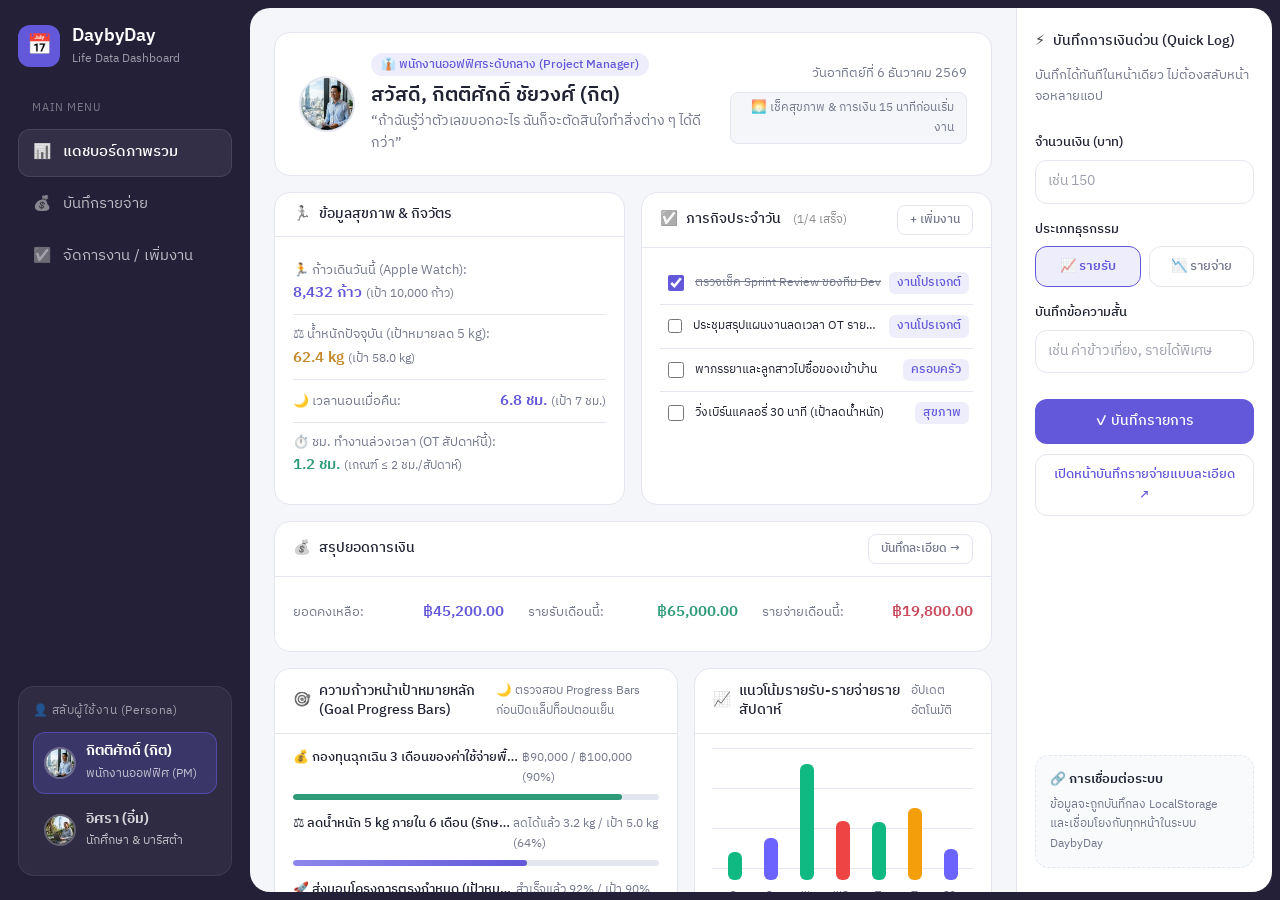
==== commit 2e3b148a: "feat(prototype): connect and synchronize live data across sprint1 pages with central data layer" ====
--- a/prototypes/sprint1/Arinchai_dashboard_prototype.html
+++ b/prototypes/sprint1/Arinchai_dashboard_prototype.html
@@ -90,7 +90,7 @@
           <!-- 2. งานประจำวัน (Daily Tasks) เชื่อมโยงกับ Salintip_AddTask -->
           <section class="summary-card">
             <div class="section-title">
-              <h3><span>✅</span> ภารกิจประจำวัน</h3>
+              <h3><span>✅</span> ภารกิจประจำวัน <span id="task-counter" style="font-size:0.75rem; font-weight:normal; color:var(--muted); margin-left:4px;"></span></h3>
               <a href="Salintip_AddTask_prototype.html" class="action-link-btn">+ เพิ่มงาน</a>
             </div>
             <div class="task-list" id="task-list">
@@ -208,7 +208,8 @@
       
     </div>
 
-    <!-- เชื่อมต่อไฟล์ JavaScript -->
+    <!-- เชื่อมต่อไฟล์ข้อมูลส่วนกลางและ JavaScript -->
+    <script src="daybyday_data.js"></script>
     <script src="Arinchai_dashboard.js"></script>
   </body>
 </html>
--- a/prototypes/sprint1/Arinchai_dashboard_style.css
+++ b/prototypes/sprint1/Arinchai_dashboard_style.css
@@ -1,576 +1,667 @@
+/* ============ 0. Design Tokens ============ */
+@import url("https://fonts.googleapis.com/css2?family=IBM+Plex+Sans+Thai:wght@400;500;600&display=swap");
+
 :root {
-  color-scheme: light;
-  --bg: #f4f6fb;
-  --panel: #ffffff;
-  --text: #1f2937;
-  --muted: #7b8794;
-  --accent: #6c63ff;
-  --accent-soft: #efeaff;
-  --danger: #ef4444;
-  --success: #10b981;
-  --warning: #f59e0b;
-  --border: #e6eaf2;
-}
-
-* {
-  box-sizing: border-box;
-}
-
-html, body {
-  height: 100%;
+  --primary: #6258D9;
+  --primary-hover: #5147C4;
+  --primary-soft: #EEEDFB;
+  --sidebar: #242038;
+  --bg: #F5F6FA;
+  --surface: #FFFFFF;
+  --text: #202333;
+  --muted: #73788C;
+  --border: #E3E6EE;
+
+  /* สีสถานะแบบลดความจัด */
+  --success: #2E9A78;
+  --danger: #C9485B;
+  --warning: #C48A2C;
+
+  --radius-sm: 8px;
+  --radius-md: 12px;
+  --radius-lg: 16px;
+  --ease: cubic-bezier(0.4, 0, 0.2, 1);
+
+  /* alias สำหรับ HTML/JS เดิมที่อาจอ้างตัวแปรชื่อเก่า */
+  --panel: var(--surface);
+  --accent: var(--primary);
+  --accent-soft: var(--primary-soft);
+}
+
+/* ============ 1. Base ============ */
+*,
+*::before,
+*::after { box-sizing: border-box; }
+
+html, body { height: 100%; }
+
+body {
   margin: 0;
-  padding: 0;
-  overflow: hidden; /* ไม่ต้องเลื่อนจอ (No vertical scroll) */
-  font-family: "Segoe UI", Tahoma, Geneva, Verdana, sans-serif;
-  background: linear-gradient(135deg, #f4f6fb 0%, #eef2ff 100%);
+  font-family: "IBM Plex Sans Thai", "Noto Sans Thai", system-ui, -apple-system, "Segoe UI", sans-serif;
+  font-size: 0.875rem;
+  font-weight: 400;
+  line-height: 1.6;
   color: var(--text);
-}
-
-button, input, select, textarea {
-  font: inherit;
-}
-
-/* 1. เค้าโครงหลักพอดี 100vh เต็มหน้าจอปกติ */
+  background: var(--bg);
+  -webkit-font-smoothing: antialiased;
+}
+
+h1, h2, h3 { font-weight: 600; line-height: 1.35; }
+
+/* ============ 2. Layout ============ */
 .app-shell {
+  display: grid;
+  grid-template-columns: 250px minmax(0, 1fr) 264px;
   height: 100vh;
-  max-height: 100vh;
-  display: grid;
-  grid-template-columns: 215px 1fr 275px;
+  background: var(--sidebar); /* sidebar เป็นกรอบ ให้แผงเนื้อหาลอยอยู่ข้างใน */
+}
+
+.sidebar {
+  display: flex;
+  flex-direction: column;
+  padding: 24px 18px;
+  overflow-y: auto;
+}
+
+.left-sidebar {
+  background: transparent;
+  color: #fff;
+}
+
+.main-panel {
+  display: flex;
+  flex-direction: column;
+  gap: 16px;
+  margin: 8px 0;
+  padding: 24px;
+  border-radius: 20px 0 0 20px;
+  background: var(--bg);
+  overflow-y: auto;
+}
+
+.right-sidebar {
+  gap: 16px;
+  margin: 8px 8px 8px 0;
+  border-left: 1px solid var(--border);
+  border-radius: 0 20px 20px 0;
+  background: var(--surface);
+}
+
+/* ============ 3. Sidebar ซ้าย ============ */
+.brand {
+  display: flex;
+  align-items: center;
   gap: 12px;
-  padding: 12px;
-  box-sizing: border-box;
-  overflow: hidden;
-}
-
-.sidebar, .main-panel {
-  background: var(--panel);
-  border-radius: 18px;
-  box-shadow: 0 8px 24px rgba(15, 23, 42, 0.06);
-  height: 100%;
-  box-sizing: border-box;
-  overflow: hidden;
-}
-
-/* 2. เมนูด้านซ้าย (Left Sidebar) */
-.left-sidebar {
-  padding: 16px 12px;
-  background: linear-gradient(180deg, #242038 0%, #171328 100%);
-  color: white;
-  display: flex;
-  flex-direction: column;
-  justify-content: space-between;
-}
-
-.brand {
-  display: flex;
-  align-items: center;
-  gap: 10px;
-  margin-bottom: 14px;
+  margin-bottom: 32px;
 }
 
 .brand-icon {
-  width: 36px;
-  height: 36px;
   display: grid;
   place-items: center;
-  border-radius: 10px;
-  background: linear-gradient(135deg, #6c63ff 0%, #a855f7 100%);
-  font-size: 18px;
-  box-shadow: 0 3px 10px rgba(108, 99, 255, 0.35);
+  width: 42px;
+  height: 42px;
+  border-radius: var(--radius-md);
+  background: var(--primary);
+  font-size: 20px;
 }
 
 .brand h1 {
   margin: 0;
-  font-size: 1.1rem;
-  letter-spacing: -0.5px;
+  font-size: 1.15rem;
+  letter-spacing: 0.01em;
 }
 
 .brand p {
   margin: 0;
-  font-size: 0.7rem;
-  color: rgba(255, 255, 255, 0.6);
+  font-size: 0.75rem;
+  color: rgba(255, 255, 255, 0.55);
 }
 
 .nav-links {
   display: flex;
   flex-direction: column;
+  gap: 4px;
+  margin-bottom: 24px;
+}
+
+.nav-links::before {
+  content: "MAIN MENU";
+  padding: 0 14px 8px;
+  font-size: 0.68rem;
+  letter-spacing: 0.08em; /* ใช้กับตัวอักษรอังกฤษเท่านั้น */
+  color: rgba(255, 255, 255, 0.4);
+}
+
+.nav-item {
+  display: flex;
+  align-items: center;
+  gap: 12px;
+  padding: 11px 14px;
+  border: 1px solid transparent;
+  border-radius: var(--radius-md);
+  color: rgba(255, 255, 255, 0.7);
+  font-size: 0.92rem;
+  text-decoration: none;
+  transition: background 0.25s var(--ease), color 0.25s var(--ease);
+}
+
+.nav-item:hover {
+  background: rgba(255, 255, 255, 0.06);
+  color: #fff;
+}
+
+.nav-item.active {
+  background: rgba(255, 255, 255, 0.07);
+  border-color: rgba(255, 255, 255, 0.1);
+  color: #fff;
+  font-weight: 500;
+}
+
+/* ทำ emoji ให้เป็นโทนเทา ลดความสดของสี */
+.nav-item > span:first-child,
+.section-title h3 > span {
+  filter: grayscale(1);
+  opacity: 0.85;
+}
+
+/* Persona switcher */
+.persona-switcher-box {
+  margin-top: auto;
+  padding: 14px;
+  border: 1px solid rgba(255, 255, 255, 0.08);
+  border-radius: var(--radius-lg);
+  background: rgba(255, 255, 255, 0.05);
+}
+
+.persona-title {
+  margin-bottom: 12px;
+  font-size: 0.75rem;
+  letter-spacing: 0.04em;
+  color: rgba(255, 255, 255, 0.55);
+}
+
+.persona-btn-group {
+  display: flex;
+  flex-direction: column;
   gap: 6px;
-  margin-bottom: 14px;
-}
-
-.nav-item {
-  color: rgba(255, 255, 255, 0.82);
-  text-decoration: none;
-  padding: 9px 12px;
-  border-radius: 10px;
-  transition: all 0.15s ease;
+}
+
+.persona-pill-btn {
+  display: flex;
+  align-items: center;
+  gap: 10px;
+  padding: 8px 10px;
+  border: 1px solid transparent;
+  border-radius: var(--radius-md);
+  background: transparent;
+  color: rgba(255, 255, 255, 0.8);
+  font: inherit;
   font-size: 0.85rem;
-  display: flex;
-  align-items: center;
-  gap: 8px;
-}
-
-.nav-item:hover {
-  background: rgba(255, 255, 255, 0.12);
-  color: white;
-  transform: translateX(2px);
-}
-
-.nav-item.active {
-  background: linear-gradient(90deg, rgba(108, 99, 255, 0.5) 0%, rgba(108, 99, 255, 0.25) 100%);
-  color: #ffffff;
-  font-weight: 600;
-  border-left: 3px solid #a855f7;
-}
-
-/* Persona Switcher Box */
-.persona-switcher-box {
-  background: rgba(255, 255, 255, 0.08);
-  border: 1px solid rgba(255, 255, 255, 0.12);
-  border-radius: 14px;
-  padding: 10px;
-}
-
-.persona-title {
-  font-size: 0.72rem;
-  text-transform: uppercase;
-  letter-spacing: 0.5px;
-  color: rgba(255, 255, 255, 0.6);
-  margin-bottom: 6px;
-  display: flex;
-  justify-content: space-between;
-  align-items: center;
-}
-
-.persona-btn-group {
-  display: flex;
-  flex-direction: column;
-  gap: 6px;
-}
-
-.persona-pill-btn {
-  background: rgba(255, 255, 255, 0.06);
-  border: 1px solid transparent;
-  color: rgba(255, 255, 255, 0.85);
-  padding: 6px 8px;
-  border-radius: 8px;
+  text-align: left;
   cursor: pointer;
-  display: flex;
-  align-items: center;
-  gap: 8px;
-  text-align: left;
-  transition: all 0.15s ease;
-  font-size: 0.78rem;
-}
-
-.persona-pill-btn:hover {
-  background: rgba(255, 255, 255, 0.14);
-}
+  transition: background 0.25s var(--ease), border-color 0.25s var(--ease);
+}
+
+.persona-pill-btn:hover { background: rgba(255, 255, 255, 0.07); }
 
 .persona-pill-btn.active {
-  background: rgba(108, 99, 255, 0.35);
-  border-color: #a855f7;
-  color: #ffffff;
-  font-weight: 600;
+  background: rgba(98, 88, 217, 0.25);
+  border-color: rgba(98, 88, 217, 0.6);
+  color: #fff;
 }
 
 .persona-pill-img {
-  width: 24px;
-  height: 24px;
+  width: 32px;
+  height: 32px;
   border-radius: 50%;
   object-fit: cover;
-  border: 1.5px solid rgba(255, 255, 255, 0.4);
-}
-
-/* 3. ส่วนเนื้อหาหลัก (Main Panel) */
-.main-panel {
-  padding: 14px 16px;
-  display: flex;
-  flex-direction: column;
-  gap: 10px;
+  border: 2px solid rgba(255, 255, 255, 0.25);
+}
+
+/* ============ 4. Hero ============ */
+.hero-card {
+  display: flex;
   justify-content: space-between;
-  overflow: hidden;
-}
-
-/* Hero Card - Compact */
-.hero-card {
-  background: linear-gradient(135deg, #4f46e5 0%, #7c3aed 100%);
-  color: white;
-  border-radius: 14px;
-  padding: 10px 16px;
-  display: flex;
-  justify-content: space-between;
-  align-items: center;
-  box-shadow: 0 4px 14px rgba(79, 70, 229, 0.2);
-  flex-shrink: 0;
+  align-items: center;
+  gap: 20px;
+  padding: 20px 24px;
+  border: 1px solid var(--border);
+  border-radius: var(--radius-lg);
+  background: var(--surface);
+  color: var(--text);
 }
 
 .hero-left {
   display: flex;
   align-items: center;
-  gap: 12px;
+  gap: 16px;
 }
 
 .hero-avatar {
-  width: 44px;
-  height: 44px;
+  width: 56px;
+  height: 56px;
   border-radius: 50%;
   object-fit: cover;
-  border: 2px solid rgba(255, 255, 255, 0.85);
-}
-
-.hero-info h2 {
-  font-size: 1.15rem;
-  margin: 0 0 2px 0;
+  border: 2px solid var(--border);
 }
 
 .hero-role-tag {
   display: inline-block;
-  background: rgba(255, 255, 255, 0.2);
-  padding: 2px 7px;
-  border-radius: 12px;
-  font-size: 0.72rem;
-  margin-bottom: 2px;
+  margin-bottom: 6px;
+  padding: 2px 10px;
+  border-radius: 999px;
+  background: var(--primary-soft);
+  color: var(--primary);
+  font-size: 0.75rem;
+  font-weight: 500;
+}
+
+.hero-info h2 {
+  margin: 0 0 2px;
+  font-size: 1.25rem;
+  font-weight: 600;
+  color: var(--text);
 }
 
 .hero-sub {
   margin: 0;
+  font-size: 0.85rem;
+  color: var(--muted);
+}
+
+.hero-right {
+  display: flex;
+  flex-direction: column;
+  align-items: flex-end;
+  gap: 8px;
+  text-align: right;
+}
+
+.hero-date {
+  font-size: 0.82rem;
+  color: var(--muted);
+}
+
+.routine-badge {
+  padding: 5px 12px;
+  border: 1px solid var(--border);
+  border-radius: var(--radius-sm);
+  background: var(--bg);
+  color: var(--muted);
   font-size: 0.78rem;
-  color: rgba(255, 255, 255, 0.88);
-}
-
-.hero-right {
-  text-align: right;
-  display: flex;
-  flex-direction: column;
-  gap: 4px;
-}
-
-.hero-date {
-  font-size: 0.78rem;
-  color: rgba(255, 255, 255, 0.8);
-}
-
-.routine-badge {
-  background: rgba(0, 0, 0, 0.25);
-  padding: 3px 8px;
-  border-radius: 8px;
-  font-size: 0.72rem;
-  display: inline-block;
-}
-
-/* กริดสรุป 3 กล่องกลาง */
+}
+
+/* ============ 5. Cards & Grid ============ */
 .grid-container {
   display: grid;
   grid-template-columns: repeat(3, minmax(0, 1fr));
-  gap: 10px;
-  flex: 1;
-  min-height: 0;
-}
-
-/* กริดแถวล่าง: เป้าหมาย + กราฟ แบบ Side by Side */
+  gap: 16px;
+}
+
 .bottom-grid-container {
   display: grid;
   grid-template-columns: 1.15fr 0.85fr;
+  gap: 16px;
+}
+
+.summary-card {
+  display: flex;
+  flex-direction: column;
+  padding: 18px;
+  border: 1px solid var(--border);
+  border-radius: var(--radius-lg);
+  background: var(--surface);
+}
+
+.section-title {
+  display: flex;
+  justify-content: space-between;
+  align-items: center;
+  gap: 8px;
+  margin-bottom: 14px;
+}
+
+/* หัวการ์ดมีเส้นคั่นเต็มความกว้าง */
+.summary-card > .section-title {
+  margin: -18px -18px 14px;
+  padding: 12px 18px;
+  border-bottom: 1px solid var(--border);
+}
+
+.section-title h3 {
+  display: flex;
+  align-items: center;
+  gap: 8px;
+  margin: 0;
+  font-size: 0.9rem;
+  font-weight: 500;
+  color: var(--text);
+}
+
+/* ปุ่มเล็กขอบบาง */
+.action-link-btn {
+  padding: 4px 12px;
+  border: 1px solid var(--border);
+  border-radius: var(--radius-sm);
+  background: var(--surface);
+  color: var(--muted);
+  font-size: 0.78rem;
+  font-weight: 500;
+  text-decoration: none;
+  transition: background 0.25s var(--ease), color 0.25s var(--ease);
+}
+
+.action-link-btn:hover {
+  background: var(--bg);
+  color: var(--text);
+}
+
+/* ป้ายกำกับเล็กและบาง ตัวเลขเด่น คั่นด้วยเส้นบาง
+   (ถ้าที่ไม่พอ ค่าจะขึ้นบรรทัดใหม่ใต้ป้ายอัตโนมัติ) */
+.metric {
+  display: flex;
+  flex-wrap: wrap;
+  justify-content: space-between;
+  align-items: baseline;
+  gap: 2px 12px;
+  padding: 10px 0;
+  border-bottom: 1px solid var(--border);
+  font-size: 0.8rem;
+  font-weight: 400;
+  line-height: 1.5;
+  color: var(--muted);
+}
+
+.metric:last-child { border-bottom: 0; }
+
+.metric strong,
+.metric [class^="text-"] {
+  font-size: 0.92rem;
+  font-weight: 600;
+}
+
+.text-accent { color: var(--primary); font-weight: 600; }
+.text-green  { color: var(--success); font-weight: 600; }
+.text-red    { color: var(--danger);  font-weight: 600; }
+.text-amber  { color: var(--warning); font-weight: 600; }
+
+/* ============ 6. Tasks ============ */
+.task-list {
+  display: flex;
+  flex-direction: column;
+  max-height: 260px;
+  overflow-y: auto;
+}
+
+.task-label {
+  display: flex;
+  align-items: center;
   gap: 10px;
-  flex: 1;
-  min-height: 0;
-}
-
-.summary-card {
-  background: var(--panel);
-  border-radius: 14px;
-  padding: 10px 12px;
-  border: 1px solid var(--border);
-  box-shadow: 0 2px 8px rgba(15, 23, 42, 0.02);
-  display: flex;
-  flex-direction: column;
-  justify-content: flex-start;
+  padding: 10px 4px;
+  border-bottom: 1px solid var(--border);
+  font-size: 0.82rem;
+  cursor: pointer;
+  transition: background 0.25s var(--ease);
+}
+
+.task-label:last-child { border-bottom: 0; }
+.task-label:hover { background: var(--bg); }
+
+.task-label input[type="checkbox"] {
+  width: 16px;
+  height: 16px;
+  accent-color: var(--primary);
+  cursor: pointer;
+}
+
+.task-badge {
+  margin-left: auto;
+  padding: 2px 8px;
+  border-radius: 6px;
+  background: var(--primary-soft);
+  color: var(--primary);
+  font-size: 0.72rem;
+  font-weight: 500;
+}
+
+/* ============ 7. Goals ============ */
+.goal-progress-item { margin-bottom: 14px; }
+
+.goal-info {
+  display: flex;
+  justify-content: space-between;
+  margin-bottom: 6px;
+  font-size: 0.8rem;
+}
+
+.goal-title {
+  max-width: 70%;
   overflow: hidden;
-}
-
-.section-title {
-  display: flex;
-  justify-content: space-between;
-  align-items: center;
-  margin-bottom: 6px;
-  flex-shrink: 0;
-}
-
-.section-title h3 {
-  margin: 0;
-  font-size: 0.88rem;
-  color: var(--text);
-  display: flex;
-  align-items: center;
-  gap: 6px;
-}
-
-.action-link-btn {
-  font-size: 0.75rem;
-  color: var(--accent);
-  text-decoration: none;
-  font-weight: 600;
-  padding: 2px 6px;
-  border-radius: 6px;
-  background: var(--accent-soft);
-  transition: all 0.15s ease;
-  display: inline-flex;
-  align-items: center;
-  gap: 3px;
-}
-
-.action-link-btn:hover {
-  background: #ded7fe;
-}
-
-.metric {
-  font-size: 0.8rem;
-  margin-bottom: 4px;
-  padding: 5px 8px;
-  background: #fbfcff;
-  border-radius: 8px;
-  border: 1px solid var(--border);
-  display: flex;
-  justify-content: space-between;
-  align-items: center;
-}
-
-.text-accent { color: var(--accent); font-weight: bold; }
-.text-green { color: var(--success); font-weight: bold; }
-.text-red { color: var(--danger); font-weight: bold; }
-.text-amber { color: var(--warning); font-weight: bold; }
-
-.task-list {
-  display: flex;
-  flex-direction: column;
-  gap: 4px;
-  overflow-y: auto;
-  flex: 1;
-  min-height: 0;
-}
-
-.task-label {
-  display: flex;
-  align-items: center;
-  gap: 6px;
-  padding: 4px 6px;
+  font-weight: 500;
+  text-overflow: ellipsis;
+  white-space: nowrap;
+}
+
+.goal-value {
   font-size: 0.78rem;
-  cursor: pointer;
-  background: #fbfcff;
-  border: 1px solid var(--border);
-  border-radius: 8px;
-  transition: background 0.15s ease;
-}
-
-.task-label:hover {
-  background: #f3f5fa;
-}
-
-.task-label input[type="checkbox"] {
-  accent-color: var(--accent);
-  width: 14px;
-  height: 14px;
-  cursor: pointer;
-}
-
-.task-badge {
-  font-size: 0.68rem;
-  padding: 1px 5px;
-  border-radius: 4px;
-  background: #eef2ff;
-  color: #4f46e5;
-  margin-left: auto;
-}
-
-/* Goal Progress Bar Section */
-.goal-progress-item {
-  margin-bottom: 6px;
-}
-
-.goal-info {
-  display: flex;
-  justify-content: space-between;
-  font-size: 0.76rem;
-  margin-bottom: 2px;
-}
-
-.goal-title {
-  font-weight: 600;
-  color: var(--text);
-  white-space: nowrap;
-  overflow: hidden;
-  text-overflow: ellipsis;
-  max-width: 70%;
-}
-
-.goal-value {
-  color: var(--muted);
-  font-size: 0.72rem;
+  color: var(--muted);
 }
 
 .progress-track {
   width: 100%;
   height: 6px;
-  background: #e6eaf2;
-  border-radius: 10px;
+  border-radius: 999px;
+  background: var(--border);
   overflow: hidden;
 }
 
 .progress-fill {
   height: 100%;
-  border-radius: 10px;
-  transition: width 0.3s ease;
-}
-
-.fill-accent { background: linear-gradient(90deg, #6c63ff, #a855f7); }
-.fill-green { background: linear-gradient(90deg, #10b981, #059669); }
-.fill-amber { background: linear-gradient(90deg, #f59e0b, #d97706); }
-
-/* Chart Section */
+  border-radius: 999px;
+  transition: width 0.5s var(--ease);
+}
+
+.fill-accent { background: linear-gradient(90deg, #8E86EC, var(--primary)); }
+.fill-green  { background: var(--success); }
+.fill-amber  { background: var(--warning); }
+
+/* ============ 8. Chart ============ */
 .chart-container {
-  flex: 1;
-  min-height: 65px;
-  background: #fbfcff;
-  border: 1px solid var(--border);
-  border-radius: 10px;
   display: flex;
   align-items: flex-end;
   justify-content: space-around;
-  padding: 8px 6px 4px;
-  gap: 4px;
+  gap: 8px;
+  min-height: 160px;
+  padding: 12px 8px 4px;
+  background: linear-gradient(var(--border) 1px, transparent 1px) 0 0 / 100% 25% repeat-y; /* เส้นกริดจาง */
 }
 
 .chart-bar-col {
   display: flex;
-  flex-direction: column;
-  align-items: center;
-  gap: 3px;
-  height: 100%;
+  flex: 1;
+  flex-direction: column;
+  align-items: center;
   justify-content: flex-end;
-  flex: 1;
+  gap: 6px;
+  height: 140px;
 }
 
 .chart-bar {
-  width: 16px;
-  border-radius: 4px 4px 0 0;
-  transition: height 0.3s ease;
+  width: 14px;
   min-height: 8px;
-}
+  border-radius: 6px;
+  transition: height 0.4s var(--ease), opacity 0.25s var(--ease);
+}
+
+.chart-bar:hover { opacity: 0.8; }
 
 .chart-label {
-  font-size: 0.68rem;
-  color: var(--muted);
-}
-
-/* 4. แถบจัดการข้อมูลด้านขวา (Right Sidebar) */
-.right-sidebar {
-  padding: 14px 12px;
-  display: flex;
-  flex-direction: column;
-  justify-content: space-between;
-  gap: 8px;
-}
-
+  font-size: 0.72rem;
+  color: var(--muted);
+}
+
+/* ลดความจัดของสีที่เขียนแบบ inline ใน HTML (ไม่ต้องแก้ HTML) */
+.chart-bar[style*="#10b981"] { background: var(--success) !important; }
+.chart-bar[style*="#ef4444"] { background: var(--danger) !important; }
+.chart-bar[style*="#f59e0b"] { background: var(--warning) !important; }
+.chart-bar[style*="#6c63ff"] { background: var(--primary) !important; }
+
+/* ============ 9. Quick Log (Sidebar ขวา) ============ */
 .right-sidebar .section-title {
-  margin-bottom: 2px;
+  margin: 0;
+  padding: 0 0 4px;
+  border: 0;
 }
 
 .right-sidebar .field span,
-.right-sidebar .category-section span {
+.right-sidebar .category-section > span {
   display: block;
-  font-size: 0.78rem;
-  font-weight: 600;
-  margin-bottom: 2px;
+  margin-bottom: 6px;
+  font-size: 0.8rem;
+  font-weight: 500;
   color: var(--text);
 }
 
 .right-sidebar .field input {
   width: 100%;
+  padding: 10px 12px;
   border: 1px solid var(--border);
-  border-radius: 8px;
-  padding: 7px 10px;
-  background: #fbfcff;
-  font-size: 0.82rem;
+  border-radius: var(--radius-md);
+  background: var(--surface);
+  color: var(--text);
+  font: inherit;
+  font-size: 0.85rem;
+  transition: border-color 0.25s var(--ease), box-shadow 0.25s var(--ease);
+}
+
+.right-sidebar .field input::placeholder {
+  color: var(--muted);
+  opacity: 0.7;
 }
 
 .right-sidebar .field input:focus {
   outline: none;
-  border-color: var(--accent);
+  border-color: var(--primary);
+  box-shadow: 0 0 0 3px rgba(98, 88, 217, 0.14);
 }
 
 .category-grid {
   display: grid;
   grid-template-columns: repeat(2, minmax(0, 1fr));
-  gap: 6px;
+  gap: 8px;
 }
 
 .chip {
-  padding: 6px 4px;
-  background: #f7f8fb;
-  color: var(--text);
+  padding: 9px 6px;
   border: 1px solid var(--border);
-  border-radius: 8px;
+  border-radius: var(--radius-md);
+  background: var(--surface);
+  color: var(--muted);
+  font: inherit;
+  font-size: 0.82rem;
+  font-weight: 500;
   cursor: pointer;
-  transition: all 0.15s ease;
-  font-weight: 500;
-  font-size: 0.78rem;
+  transition: background 0.25s var(--ease), color 0.25s var(--ease), border-color 0.25s var(--ease);
 }
 
 .chip:hover {
-  transform: translateY(-1px);
+  border-color: var(--primary);
+  color: var(--primary);
 }
 
 .chip.active {
-  background: var(--accent-soft);
-  color: var(--accent);
-  border-color: var(--accent);
+  background: var(--primary-soft);
+  border-color: var(--primary);
+  color: var(--primary);
   font-weight: 600;
 }
 
+/* ============ 10. Buttons ============ */
 .primary-btn {
   width: 100%;
-  background: linear-gradient(135deg, #6c63ff 0%, #4f46e5 100%);
-  color: white;
-  padding: 9px 10px;
+  padding: 11px 14px;
   border: none;
-  border-radius: 8px;
+  border-radius: var(--radius-md);
+  background: var(--primary);
+  color: #fff;
+  font: inherit;
+  font-size: 0.88rem;
+  font-weight: 500;
   cursor: pointer;
-  font-weight: bold;
-  font-size: 0.85rem;
-  transition: transform 0.15s ease, box-shadow 0.15s ease;
+  transition: background 0.25s var(--ease), box-shadow 0.25s var(--ease);
 }
 
 .primary-btn:hover {
-  transform: translateY(-1px);
-  box-shadow: 0 3px 10px rgba(108, 99, 255, 0.3);
+  background: var(--primary-hover);
+  box-shadow: 0 4px 12px rgba(98, 88, 217, 0.25);
 }
 
 .outline-btn {
+  display: block;
   width: 100%;
+  padding: 9px 12px;
+  border: 1px solid var(--border);
+  border-radius: var(--radius-md);
   background: transparent;
-  color: var(--accent);
-  border: 1.2px solid var(--accent);
-  padding: 7px 8px;
-  border-radius: 8px;
-  cursor: pointer;
-  font-weight: 600;
+  color: var(--primary);
+  font-size: 0.82rem;
+  font-weight: 500;
+  text-align: center;
   text-decoration: none;
-  text-align: center;
-  display: block;
-  font-size: 0.78rem;
-  transition: all 0.15s ease;
+  transition: background 0.25s var(--ease), border-color 0.25s var(--ease);
 }
 
 .outline-btn:hover {
-  background: var(--accent-soft);
-}
-
-/* Scrollbar Styling for internal containers if needed */
-.task-list::-webkit-scrollbar {
-  width: 4px;
-}
-.task-list::-webkit-scrollbar-thumb {
-  background: #cbd5e1;
-  border-radius: 4px;
+  background: var(--primary-soft);
+  border-color: var(--primary);
+}
+
+/* ============ 11. Misc ============ */
+.task-list::-webkit-scrollbar,
+.main-panel::-webkit-scrollbar { width: 6px; }
+
+.task-list::-webkit-scrollbar-thumb,
+.main-panel::-webkit-scrollbar-thumb {
+  background: var(--border);
+  border-radius: 999px;
+}
+
+:focus-visible {
+  outline: 2px solid var(--primary);
+  outline-offset: 2px;
+}
+
+/* ============ 12. Responsive ============ */
+/* จอกลาง: การ์ดบนเหลือ 2 คอลัมน์ ให้การ์ดการเงินกว้างเต็มแถวล่าง ไม่เบียดกัน */
+@media (max-width: 1500px) {
+  .grid-container { grid-template-columns: repeat(2, minmax(0, 1fr)); }
+
+  .grid-container > :last-child {
+    grid-column: 1 / -1;
+    display: grid;
+    grid-template-columns: repeat(3, minmax(0, 1fr));
+    align-content: start;
+    column-gap: 24px;
+  }
+
+  .grid-container > :last-child > .section-title { grid-column: 1 / -1; }
+  .grid-container > :last-child > .metric { border-bottom: 0; }
+}
+
+@media (max-width: 1200px) {
+  .app-shell { grid-template-columns: 250px minmax(0, 1fr); }
+  .right-sidebar { display: none; }
+  .main-panel { margin-right: 8px; border-radius: 20px; }
+}
+
+@media (max-width: 800px) {
+  .app-shell { grid-template-columns: 1fr; height: auto; min-height: 100vh; }
+  .left-sidebar { overflow: visible; }
+  .main-panel { margin: 0; border-radius: 20px 20px 0 0; }
+  .grid-container,
+  .bottom-grid-container { grid-template-columns: 1fr; }
+  .grid-container > :last-child { grid-column: auto; display: flex; }
+  .grid-container > :last-child > .metric { border-bottom: 1px solid var(--border); }
+  .hero-card { flex-direction: column; align-items: flex-start; }
+  .hero-right { align-items: flex-start; text-align: left; }
 }
